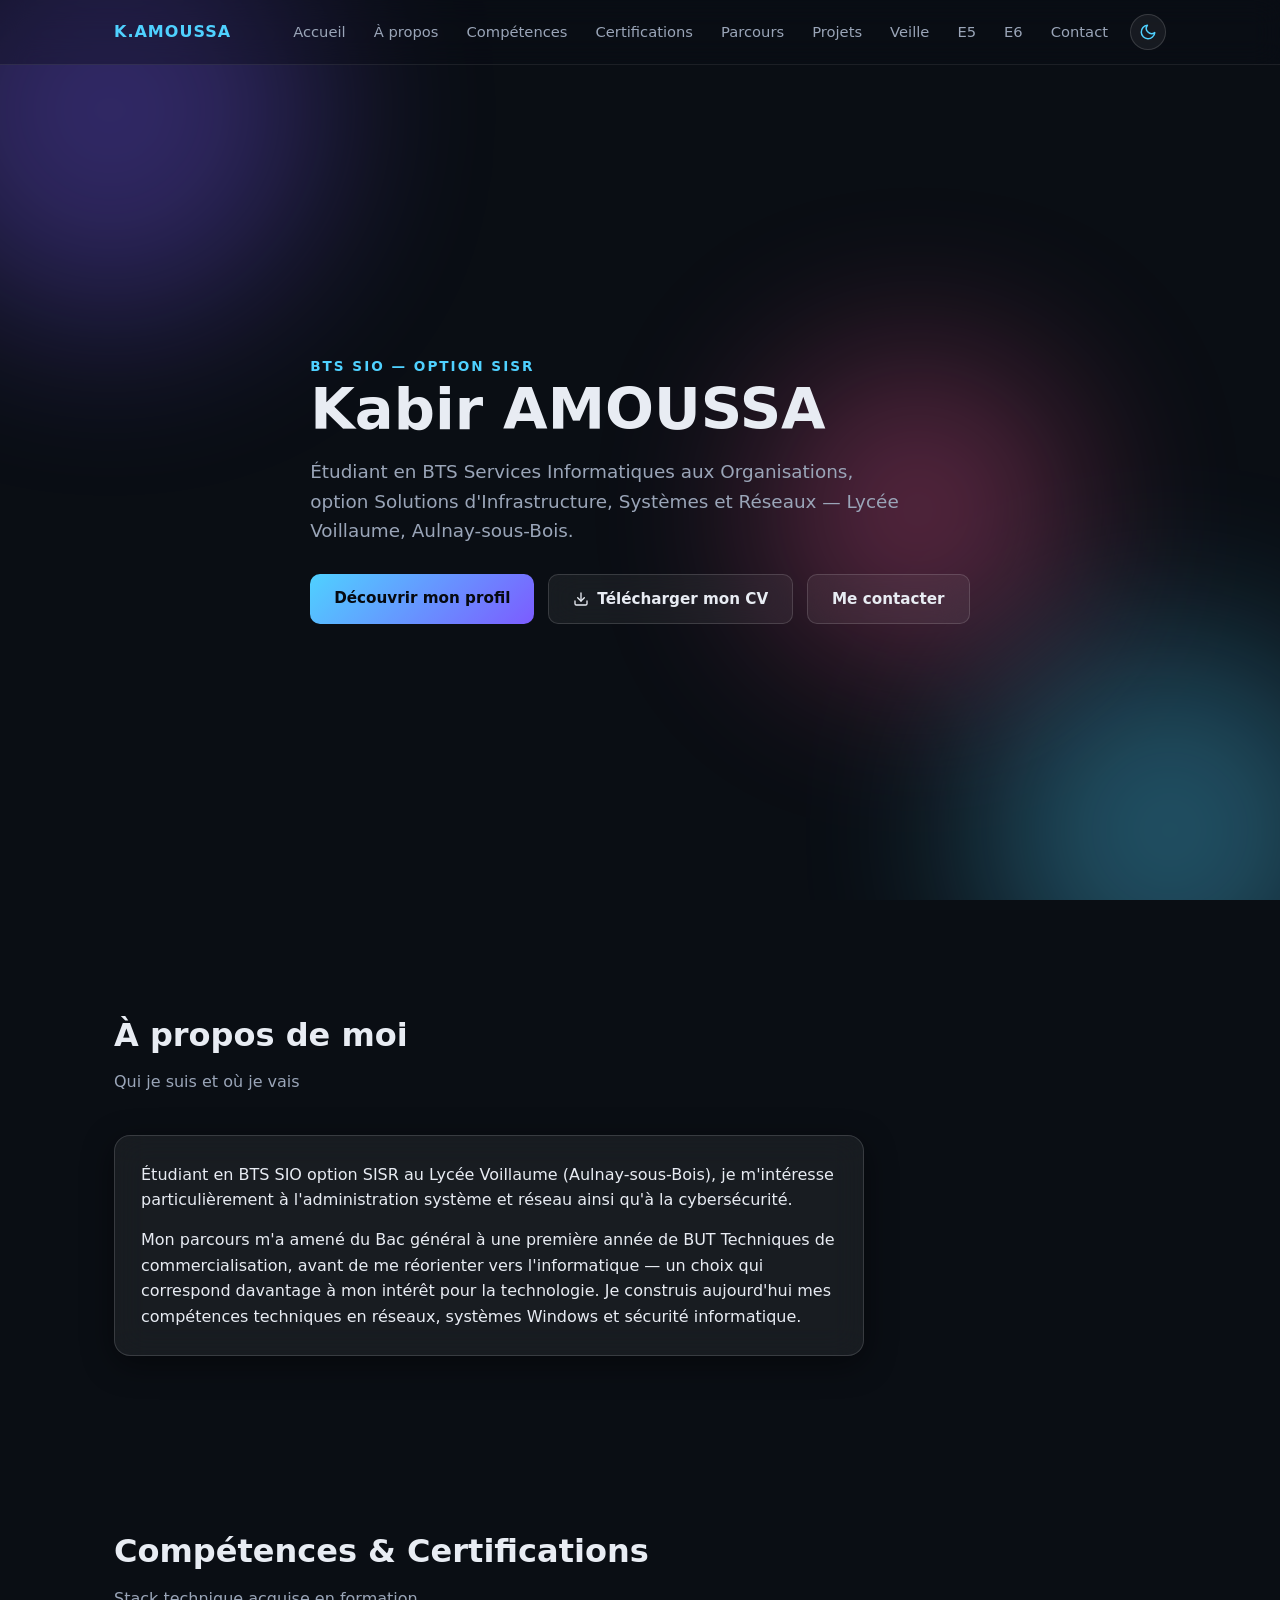
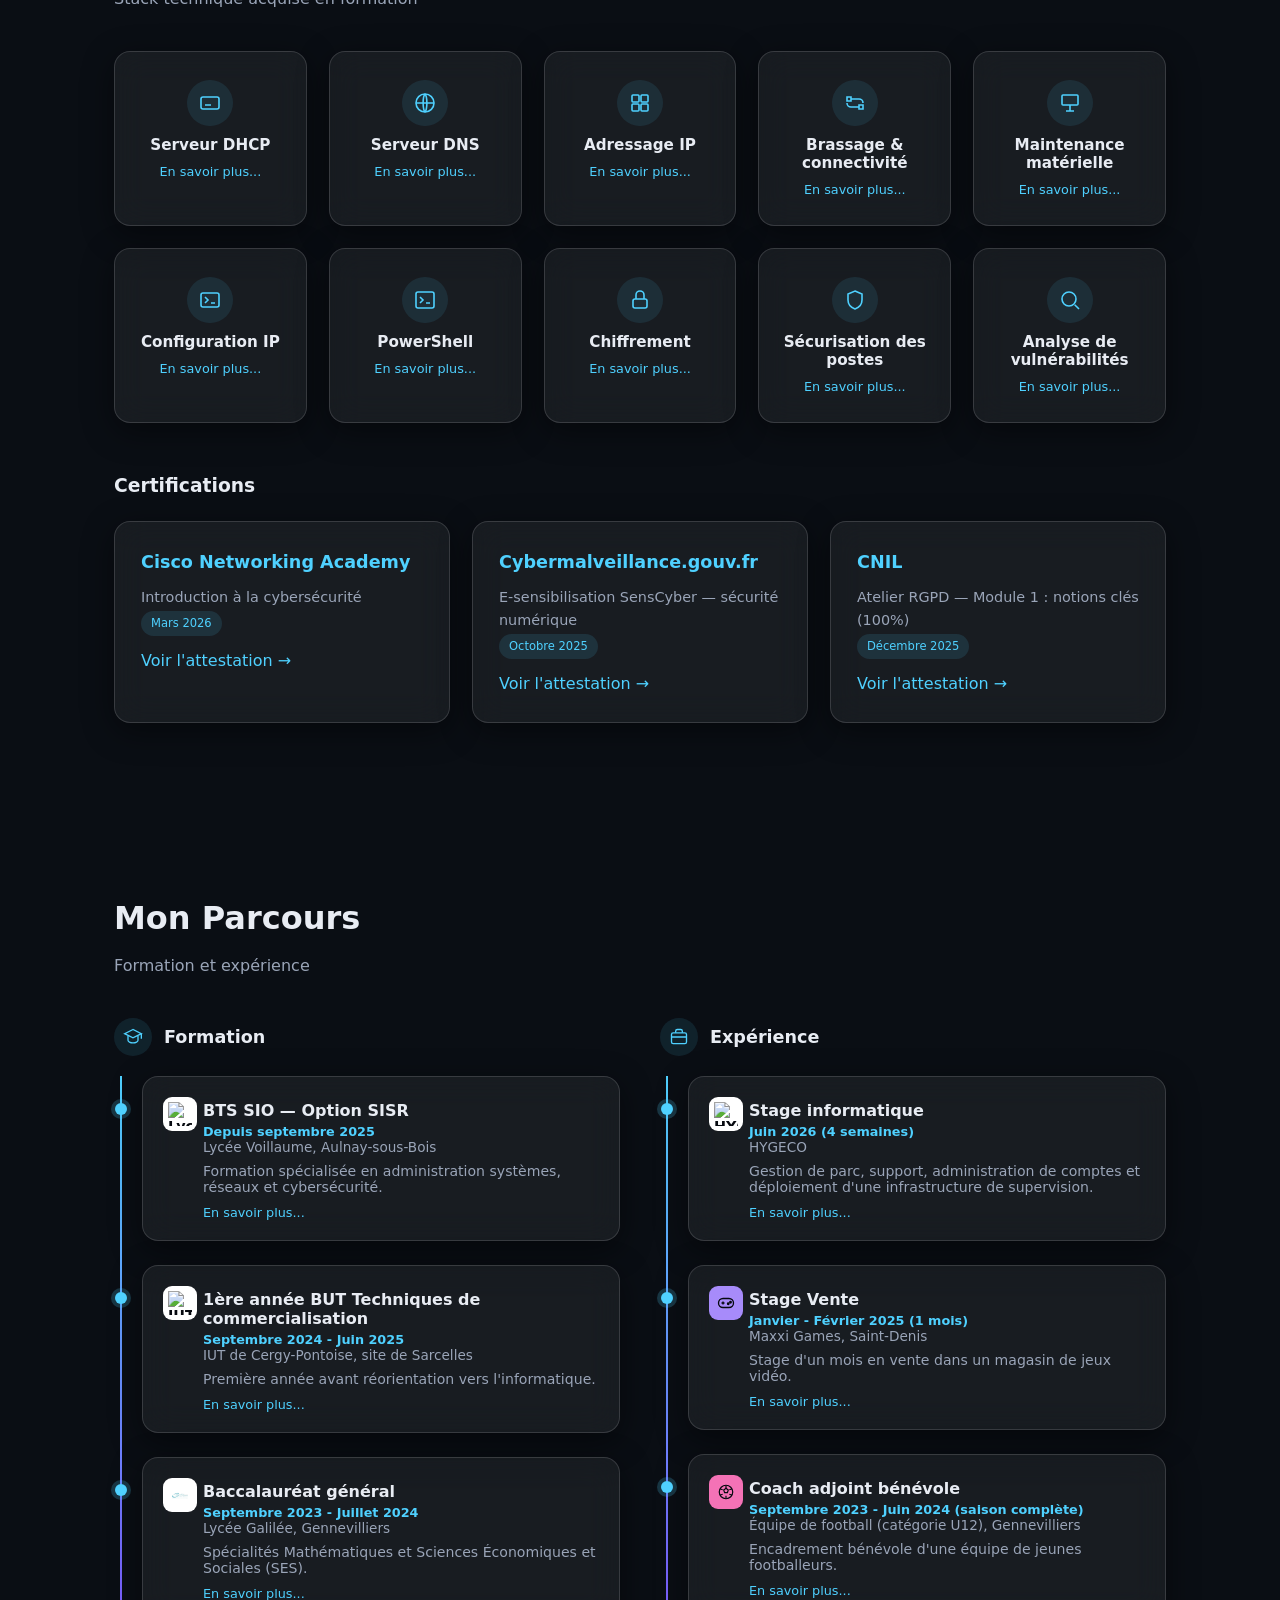
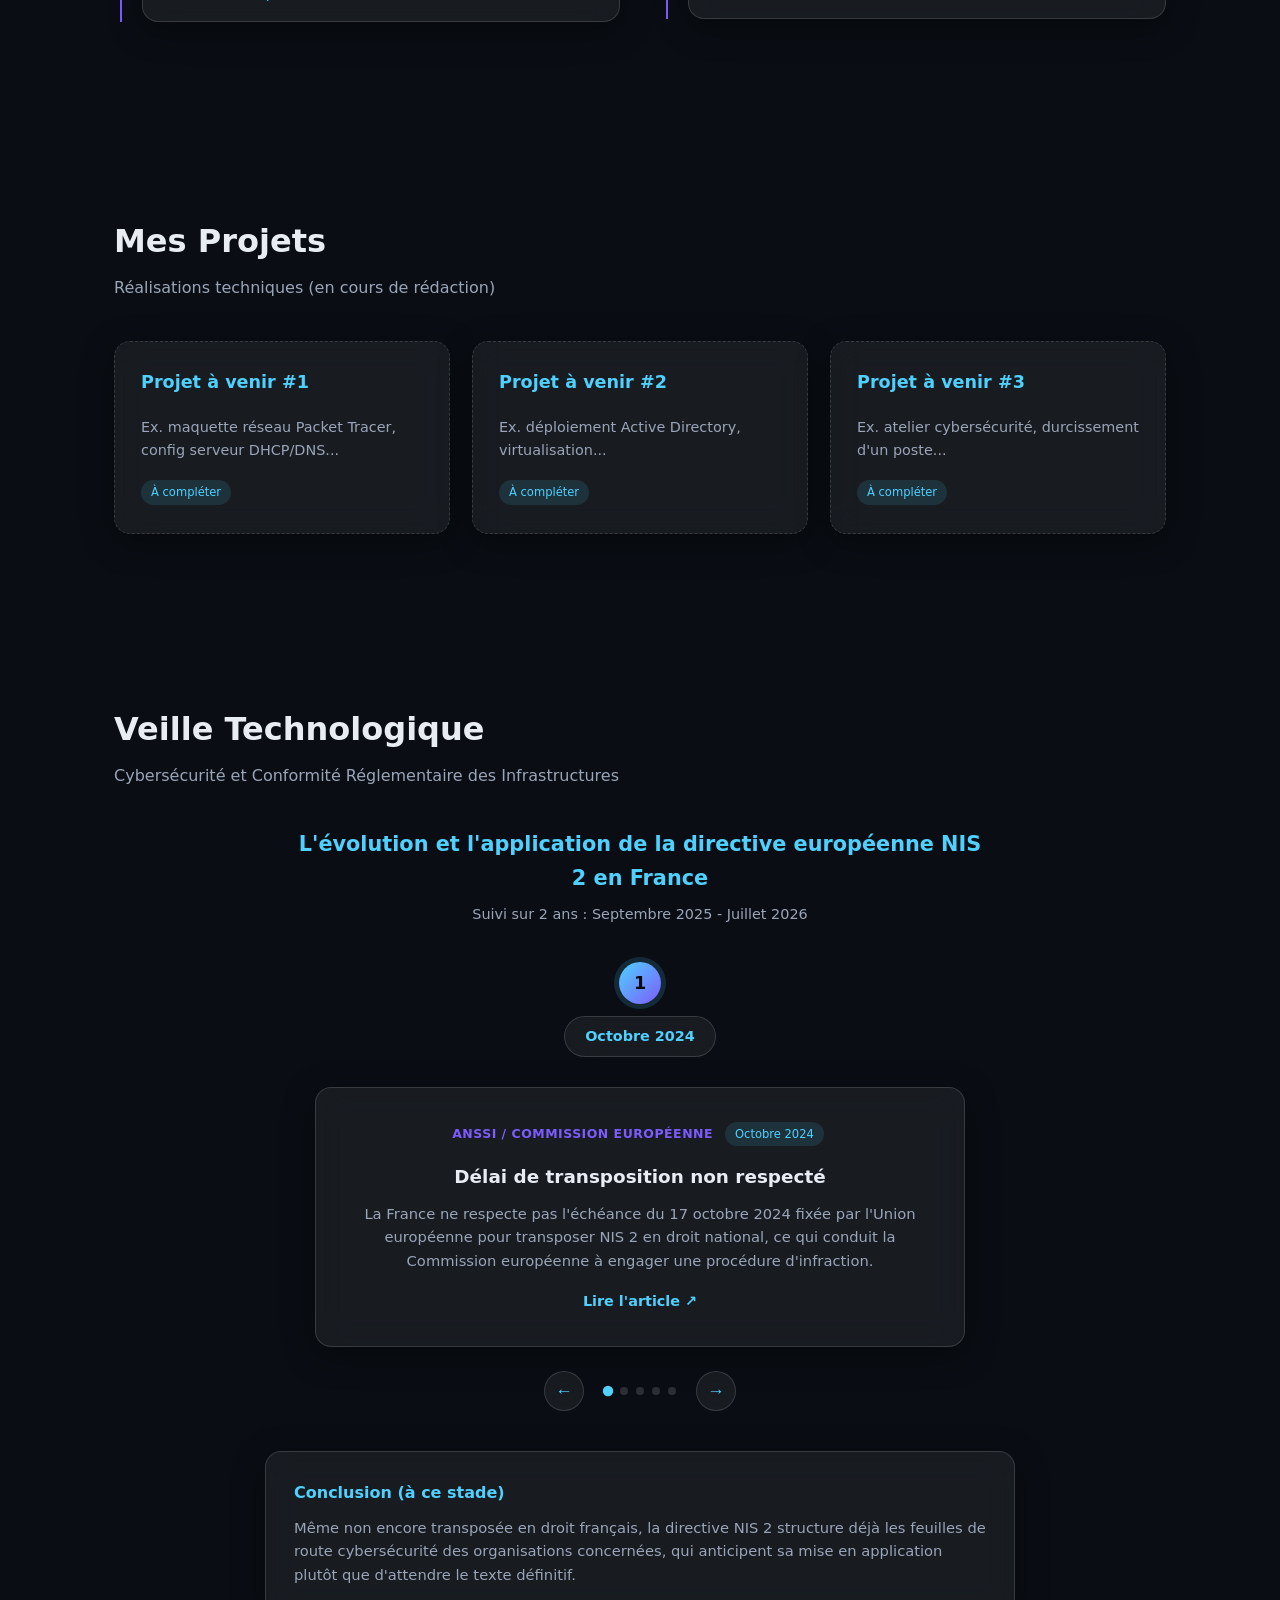
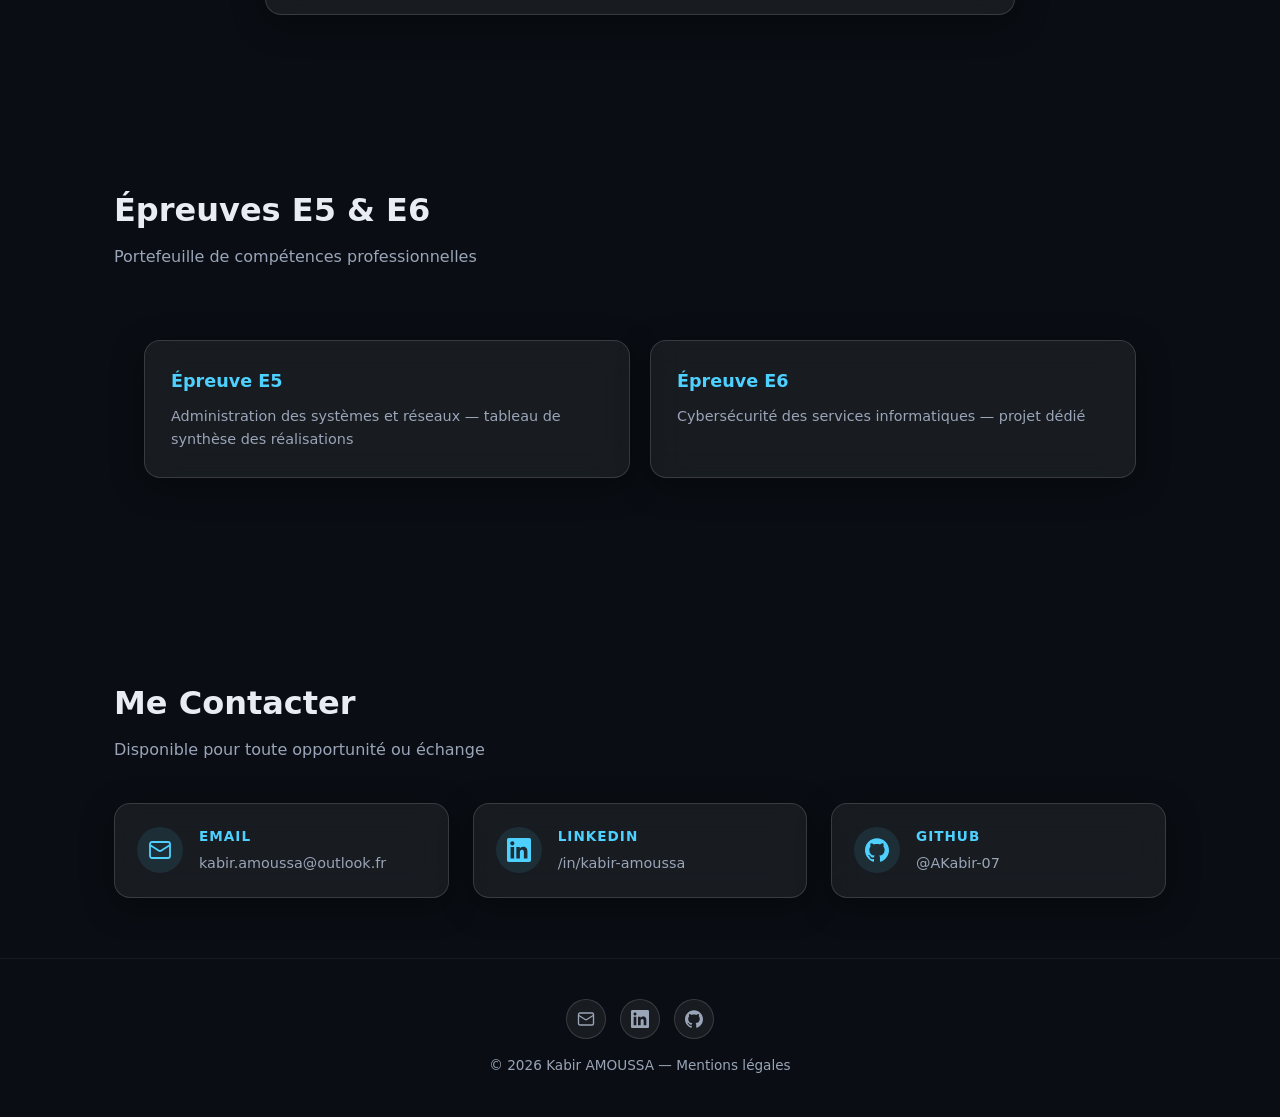
==== index.html @ 2251a2c5 "Refonte E6 selon le référentiel officiel (2 fiches de réalisation)" ====
<!DOCTYPE html>
<html lang="fr">
<head>
<meta charset="UTF-8">
<meta name="viewport" content="width=device-width, initial-scale=1.0">
<title>Kabir AMOUSSA — Portfolio BTS SIO SISR</title>
<meta name="description" content="Portfolio de Kabir AMOUSSA, étudiant en BTS SIO option SISR — compétences réseaux, systèmes et cybersécurité.">
<script>(function(){var t=localStorage.getItem('theme');if(t==='light')document.documentElement.dataset.theme='light';})();</script>
<link rel="stylesheet" href="css/style.css?v=18">
</head>
<body>

<div class="bg-blobs">
  <div class="blob blob1"></div>
  <div class="blob blob2"></div>
  <div class="blob blob3"></div>
</div>

<nav class="navbar">
  <div class="container">
    <div class="logo">K.AMOUSSA</div>
    <div class="navbar-right">
      <ul class="nav-links">
        <li><a href="#home">Accueil</a></li>
        <li><a href="#about">À propos</a></li>
        <li><a href="#competences">Compétences</a></li>
        <li><a href="#certifications">Certifications</a></li>
        <li><a href="#parcours">Parcours</a></li>
        <li><a href="#projets">Projets</a></li>
        <li><a href="#veille">Veille</a></li>
        <li><a href="e5.html">E5</a></li>
        <li><a href="e6.html">E6</a></li>
        <li><a href="#contact">Contact</a></li>
      </ul>
      <button id="themeToggle" class="theme-toggle" aria-label="Changer de thème">
        <svg class="icon-moon" viewBox="0 0 24 24" fill="none" stroke="currentColor" stroke-width="2" stroke-linecap="round" stroke-linejoin="round"><path d="M21 12.79A9 9 0 1 1 11.21 3 7 7 0 0 0 21 12.79z"/></svg>
        <svg class="icon-sun" viewBox="0 0 24 24" fill="none" stroke="currentColor" stroke-width="2" stroke-linecap="round" stroke-linejoin="round"><circle cx="12" cy="12" r="5"/><path d="M12 1v2M12 21v2M4.22 4.22l1.42 1.42M18.36 18.36l1.42 1.42M1 12h2M21 12h2M4.22 19.78l1.42-1.42M18.36 5.64l1.42-1.42"/></svg>
      </button>
      <button class="nav-toggle" aria-label="Ouvrir le menu">&#9776;</button>
    </div>
  </div>
</nav>

<!-- HERO -->
<header class="hero" id="home">
  <div class="container">
    <p class="accent" style="font-weight:600; letter-spacing:2px; text-transform:uppercase; font-size:0.85rem;">BTS SIO — Option SISR</p>
    <h1>Kabir AMOUSSA</h1>
    <p class="subtitle">Étudiant en BTS Services Informatiques aux Organisations, option Solutions d'Infrastructure, Systèmes et Réseaux — Lycée Voillaume, Aulnay-sous-Bois.</p>
    <div class="btn-group">
      <a href="#about" class="btn btn-primary">Découvrir mon profil</a>
      <a href="assets/CV_Kabir_Amoussa.pdf" class="btn btn-ghost btn-icon" target="_blank" rel="noopener">
        <svg xmlns="http://www.w3.org/2000/svg" width="16" height="16" viewBox="0 0 24 24" fill="none" stroke="currentColor" stroke-width="2" stroke-linecap="round" stroke-linejoin="round"><path d="M21 15v4a2 2 0 0 1-2 2H5a2 2 0 0 1-2-2v-4"/><polyline points="7 10 12 15 17 10"/><line x1="12" y1="15" x2="12" y2="3"/></svg>
        Télécharger mon CV
      </a>
      <a href="#contact" class="btn btn-ghost">Me contacter</a>
    </div>
  </div>
</header>

<!-- A PROPOS -->
<section id="about">
  <div class="container">
    <h2 class="section-title reveal">À propos de moi</h2>
    <p class="section-sub reveal">Qui je suis et où je vais</p>
    <div class="glass card reveal" style="max-width:750px;">
      <p style="margin-bottom:14px;">
        Étudiant en BTS SIO option SISR au Lycée Voillaume (Aulnay-sous-Bois), je m'intéresse
        particulièrement à l'administration système et réseau ainsi qu'à la cybersécurité.
      </p>
      <p>
        Mon parcours m'a amené du Bac général à une première année de BUT Techniques de
        commercialisation, avant de me réorienter vers l'informatique — un choix qui correspond
        davantage à mon intérêt pour la technologie. Je construis aujourd'hui mes compétences
        techniques en réseaux, systèmes Windows et sécurité informatique.
      </p>
    </div>
  </div>
</section>

<!-- COMPETENCES -->
<section id="competences">
  <div class="container">
    <h2 class="section-title reveal">Compétences & Certifications</h2>
    <p class="section-sub reveal">Stack technique acquise en formation</p>

    <div class="grid skills-grid" id="skillsGrid">
      <button class="glass skill-card reveal" data-skill="0">
        <span class="skill-icon"><svg viewBox="0 0 24 24" fill="none" stroke="currentColor" stroke-width="1.6"><rect x="3" y="6" width="18" height="12" rx="2"/><path d="M7 10h.01M11 10h.01M15 10h.01M7 14h6"/></svg></span>
        <span class="skill-title">Serveur DHCP</span>
        <span class="skill-more">En savoir plus...</span>
      </button>
      <button class="glass skill-card reveal" data-skill="1">
        <span class="skill-icon"><svg viewBox="0 0 24 24" fill="none" stroke="currentColor" stroke-width="1.6"><circle cx="12" cy="12" r="9"/><path d="M3 12h18M12 3c2.5 2.7 2.5 15.3 0 18M12 3c-2.5 2.7-2.5 15.3 0 18"/></svg></span>
        <span class="skill-title">Serveur DNS</span>
        <span class="skill-more">En savoir plus...</span>
      </button>
      <button class="glass skill-card reveal" data-skill="2">
        <span class="skill-icon"><svg viewBox="0 0 24 24" fill="none" stroke="currentColor" stroke-width="1.6"><rect x="4" y="4" width="7" height="7" rx="1"/><rect x="13" y="4" width="7" height="7" rx="1"/><rect x="4" y="13" width="7" height="7" rx="1"/><rect x="13" y="13" width="7" height="7" rx="1"/></svg></span>
        <span class="skill-title">Adressage IP</span>
        <span class="skill-more">En savoir plus...</span>
      </button>
      <button class="glass skill-card reveal" data-skill="3">
        <span class="skill-icon"><svg viewBox="0 0 24 24" fill="none" stroke="currentColor" stroke-width="1.6"><path d="M4 6h4v4H4zM16 14h4v4h-4z"/><path d="M8 8h8a4 4 0 0 1 4 4M16 16H8a4 4 0 0 1-4-4"/></svg></span>
        <span class="skill-title">Brassage &amp; connectivité</span>
        <span class="skill-more">En savoir plus...</span>
      </button>
      <button class="glass skill-card reveal" data-skill="4">
        <span class="skill-icon"><svg viewBox="0 0 24 24" fill="none" stroke="currentColor" stroke-width="1.6"><rect x="4" y="4" width="16" height="10" rx="1"/><path d="M8 20h8M12 14v6"/></svg></span>
        <span class="skill-title">Maintenance matérielle</span>
        <span class="skill-more">En savoir plus...</span>
      </button>
      <button class="glass skill-card reveal" data-skill="5">
        <span class="skill-icon"><svg viewBox="0 0 24 24" fill="none" stroke="currentColor" stroke-width="1.6"><rect x="3" y="5" width="18" height="14" rx="2"/><path d="M7 9l3 3-3 3M13 15h4"/></svg></span>
        <span class="skill-title">Configuration IP</span>
        <span class="skill-more">En savoir plus...</span>
      </button>
      <button class="glass skill-card reveal" data-skill="6">
        <span class="skill-icon"><svg viewBox="0 0 24 24" fill="none" stroke="currentColor" stroke-width="1.6"><rect x="3" y="4" width="18" height="16" rx="2"/><path d="M7 9l3 3-3 3M13 15h4"/></svg></span>
        <span class="skill-title">PowerShell</span>
        <span class="skill-more">En savoir plus...</span>
      </button>
      <button class="glass skill-card reveal" data-skill="7">
        <span class="skill-icon"><svg viewBox="0 0 24 24" fill="none" stroke="currentColor" stroke-width="1.6"><rect x="5" y="11" width="14" height="9" rx="2"/><path d="M8 11V7a4 4 0 0 1 8 0v4"/></svg></span>
        <span class="skill-title">Chiffrement</span>
        <span class="skill-more">En savoir plus...</span>
      </button>
      <button class="glass skill-card reveal" data-skill="8">
        <span class="skill-icon"><svg viewBox="0 0 24 24" fill="none" stroke="currentColor" stroke-width="1.6"><path d="M12 3l7 3v6c0 4.4-3 7.5-7 9-4-1.5-7-4.6-7-9V6l7-3z"/></svg></span>
        <span class="skill-title">Sécurisation des postes</span>
        <span class="skill-more">En savoir plus...</span>
      </button>
      <button class="glass skill-card reveal" data-skill="9">
        <span class="skill-icon"><svg viewBox="0 0 24 24" fill="none" stroke="currentColor" stroke-width="1.6"><circle cx="11" cy="11" r="7"/><path d="M21 21l-4.3-4.3"/></svg></span>
        <span class="skill-title">Analyse de vulnérabilités</span>
        <span class="skill-more">En savoir plus...</span>
      </button>
    </div>

    <!-- Modale détail compétence -->
    <div class="skill-modal-overlay" id="skillModalOverlay">
      <div class="glass skill-modal">
        <button class="skill-modal-close" id="skillModalClose" aria-label="Fermer">&times;</button>
        <button class="carousel-arrow skill-modal-prev" id="skillModalPrev" aria-label="Compétence précédente">&larr;</button>
        <button class="carousel-arrow skill-modal-next" id="skillModalNext" aria-label="Compétence suivante">&rarr;</button>
        <h3 id="skillModalTitle" class="accent"></h3>
        <p id="skillModalDesc"></p>
      </div>
    </div>

    <h3 id="certifications" style="margin-top:48px; margin-bottom:20px; scroll-margin-top:100px;" class="reveal">Certifications</h3>
    <div class="grid">
      <div class="glass card reveal">
        <h3>Cisco Networking Academy</h3>
        <p style="color:var(--text-dim); font-size:0.9rem;">Introduction à la cybersécurité</p>
        <span class="badge">Mars 2026</span>
        <p style="margin-top:10px;"><a href="assets/certifications/cisco_cybersecurite.pdf" target="_blank" rel="noopener" class="accent">Voir l'attestation &rarr;</a></p>
      </div>
      <div class="glass card reveal">
        <h3>Cybermalveillance.gouv.fr</h3>
        <p style="color:var(--text-dim); font-size:0.9rem;">E-sensibilisation SensCyber — sécurité numérique</p>
        <span class="badge">Octobre 2025</span>
        <p style="margin-top:10px;"><a href="assets/certifications/senscyber.pdf" target="_blank" rel="noopener" class="accent">Voir l'attestation &rarr;</a></p>
      </div>
      <div class="glass card reveal">
        <h3>CNIL</h3>
        <p style="color:var(--text-dim); font-size:0.9rem;">Atelier RGPD — Module 1 : notions clés (100%)</p>
        <span class="badge">Décembre 2025</span>
        <p style="margin-top:10px;"><a href="assets/certifications/rgpd_cnil.pdf" target="_blank" rel="noopener" class="accent">Voir l'attestation &rarr;</a></p>
      </div>
    </div>
  </div>
</section>

<!-- PARCOURS -->
<section id="parcours">
  <div class="container">
    <h2 class="section-title reveal">Mon Parcours</h2>
    <p class="section-sub reveal">Formation et expérience</p>

    <div class="parcours-columns">
      <div class="parcours-col">
        <div class="parcours-col-head reveal">
          <span class="parcours-col-icon"><svg viewBox="0 0 24 24" fill="none" stroke="currentColor" stroke-width="1.6"><path d="M12 3 2 8l10 5 10-5-10-5z"/><path d="M6 10.5V16c0 1.5 2.7 3 6 3s6-1.5 6-3v-5.5"/><path d="M22 8v6"/></svg></span>
          <h3>Formation</h3>
        </div>
        <div class="timeline">
          <button class="glass tl-item reveal" data-parcours="0">
            <span class="tl-badge tl-badge-img"><img src="https://www.lyceevoillaume.fr/wp-content/uploads/2024/11/logo-voillaume.png" alt="Lycée Voillaume" loading="lazy"></span>
            <h3>BTS SIO — Option SISR</h3>
            <span class="tl-date">Depuis septembre 2025</span>
            <p class="tl-org">Lycée Voillaume, Aulnay-sous-Bois</p>
            <p class="tl-short">Formation spécialisée en administration systèmes, réseaux et cybersécurité.</p>
            <span class="tl-more">En savoir plus...</span>
          </button>
          <button class="glass tl-item reveal" data-parcours="1">
            <span class="tl-badge tl-badge-img"><img src="https://cyiut.cyu.fr/uas/iut/LOGO_COULEUR/CY-IUT_coul240.png" alt="IUT de Cergy-Pontoise" loading="lazy"></span>
            <h3>1ère année BUT Techniques de commercialisation</h3>
            <span class="tl-date">Septembre 2024 - Juin 2025</span>
            <p class="tl-org">IUT de Cergy-Pontoise, site de Sarcelles</p>
            <p class="tl-short">Première année avant réorientation vers l'informatique.</p>
            <span class="tl-more">En savoir plus...</span>
          </button>
          <button class="glass tl-item reveal" data-parcours="2">
            <span class="tl-badge tl-badge-img"><img src="assets/logos/lycee-galilee.jpg" alt="Lycée Galilée" loading="lazy"></span>
            <h3>Baccalauréat général</h3>
            <span class="tl-date">Septembre 2023 - Juillet 2024</span>
            <p class="tl-org">Lycée Galilée, Gennevilliers</p>
            <p class="tl-short">Spécialités Mathématiques et Sciences Économiques et Sociales (SES).</p>
            <span class="tl-more">En savoir plus...</span>
          </button>
        </div>
      </div>

      <div class="parcours-col">
        <div class="parcours-col-head reveal">
          <span class="parcours-col-icon"><svg viewBox="0 0 24 24" fill="none" stroke="currentColor" stroke-width="1.6"><rect x="3" y="7" width="18" height="13" rx="2"/><path d="M8 7V5a2 2 0 0 1 2-2h4a2 2 0 0 1 2 2v2M3 12h18"/></svg></span>
          <h3>Expérience</h3>
        </div>
        <div class="timeline">
          <button class="glass tl-item reveal" data-parcours="3">
            <span class="tl-badge tl-badge-img"><img src="https://www.hygeco.com/wp-content/themes/starter-template/img/logo-simple.png" alt="HYGECO" loading="lazy"></span>
            <h3>Stage informatique</h3>
            <span class="tl-date">Juin 2026 (4 semaines)</span>
            <p class="tl-org">HYGECO</p>
            <p class="tl-short">Gestion de parc, support, administration de comptes et déploiement d'une infrastructure de supervision.</p>
            <span class="tl-more">En savoir plus...</span>
          </button>
          <button class="glass tl-item reveal" data-parcours="4">
            <span class="tl-badge tl-badge-icon" style="background:#a78bfa;"><svg viewBox="0 0 24 24" fill="none" stroke="currentColor" stroke-width="1.8"><line x1="6" y1="12" x2="10" y2="12"/><line x1="8" y1="10" x2="8" y2="14"/><circle cx="15" cy="13" r="1"/><circle cx="18" cy="11" r="1"/><rect x="2" y="6" width="20" height="12" rx="6"/></svg></span>
            <h3>Stage Vente</h3>
            <span class="tl-date">Janvier - Février 2025 (1 mois)</span>
            <p class="tl-org">Maxxi Games, Saint-Denis</p>
            <p class="tl-short">Stage d'un mois en vente dans un magasin de jeux vidéo.</p>
            <span class="tl-more">En savoir plus...</span>
          </button>
          <button class="glass tl-item reveal" data-parcours="5">
            <span class="tl-badge tl-badge-icon" style="background:#f472b6;"><svg viewBox="0 0 24 24" fill="none" stroke="currentColor" stroke-width="1.6"><circle cx="12" cy="12" r="9"/><path d="M12 7l3 2.2-1.1 3.6h-3.8L9 9.2 12 7z"/><path d="M12 3v4M12 17v4M4.2 8l3.4 1M16.4 9l3.4-1M4.2 16l3.4-1M16.4 15l3.4 1"/></svg></span>
            <h3>Coach adjoint bénévole</h3>
            <span class="tl-date">Septembre 2023 - Juin 2024 (saison complète)</span>
            <p class="tl-org">Équipe de football (catégorie U12), Gennevilliers</p>
            <p class="tl-short">Encadrement bénévole d'une équipe de jeunes footballeurs.</p>
            <span class="tl-more">En savoir plus...</span>
          </button>
        </div>
      </div>
    </div>
  </div>
</section>

<!-- Modale détail Parcours -->
<div class="skill-modal-overlay" id="parcoursModalOverlay">
  <div class="glass skill-modal">
    <button class="skill-modal-close" id="parcoursModalClose" aria-label="Fermer">&times;</button>
    <button class="carousel-arrow skill-modal-prev" id="parcoursModalPrev" aria-label="Précédent">&larr;</button>
    <button class="carousel-arrow skill-modal-next" id="parcoursModalNext" aria-label="Suivant">&rarr;</button>
    <div id="parcoursModalBody"></div>
  </div>
</div>

<!-- PROJETS -->
<section id="projets">
  <div class="container">
    <h2 class="section-title reveal">Mes Projets</h2>
    <p class="section-sub reveal">Réalisations techniques (en cours de rédaction)</p>
    <div class="grid">
      <div class="glass card project-card reveal placeholder-card">
        <h3>Projet à venir #1</h3>
        <p style="color:var(--text-dim); font-size:0.9rem;">Ex. maquette réseau Packet Tracer, config serveur DHCP/DNS...</p>
        <div class="tags"><span class="badge">À compléter</span></div>
      </div>
      <div class="glass card project-card reveal placeholder-card">
        <h3>Projet à venir #2</h3>
        <p style="color:var(--text-dim); font-size:0.9rem;">Ex. déploiement Active Directory, virtualisation...</p>
        <div class="tags"><span class="badge">À compléter</span></div>
      </div>
      <div class="glass card project-card reveal placeholder-card">
        <h3>Projet à venir #3</h3>
        <p style="color:var(--text-dim); font-size:0.9rem;">Ex. atelier cybersécurité, durcissement d'un poste...</p>
        <div class="tags"><span class="badge">À compléter</span></div>
      </div>
    </div>
  </div>
</section>

<!-- VEILLE -->
<section id="veille">
  <div class="container">
    <h2 class="section-title reveal">Veille Technologique</h2>
    <p class="section-sub reveal">Cybersécurité et Conformité Réglementaire des Infrastructures</p>

    <div class="veille-header reveal">
      <h3 class="veille-main-title">L'évolution et l'application de la directive européenne NIS 2 en France</h3>
      <p class="veille-duration">Suivi sur 2 ans : Septembre 2025 - Juillet 2026</p>
    </div>

    <div class="veille-indicator reveal">
      <span class="veille-num" id="veilleNum">1</span>
      <span class="veille-period-badge" id="veillePeriod">Octobre 2024</span>
    </div>

    <div class="veille-carousel reveal">
      <div class="glass veille-card active" data-step="0" data-period="Octobre 2024">
        <div class="veille-card-top"><span class="veille-source">ANSSI / COMMISSION EUROPÉENNE</span><span class="badge">Octobre 2024</span></div>
        <h4>Délai de transposition non respecté</h4>
        <p>La France ne respecte pas l'échéance du 17 octobre 2024 fixée par l'Union européenne pour transposer NIS 2 en droit national, ce qui conduit la Commission européenne à engager une procédure d'infraction.</p>
        <a href="https://cyber.gouv.fr/reglementation/cybersecurite-systemes-dinformation/directives-nis-nis2-et-dispositif-saiv/directive-nis-2/" target="_blank" rel="noopener" class="veille-link">Lire l'article &nearr;</a>
      </div>

      <div class="glass veille-card" data-step="1" data-period="Mars 2025">
        <div class="veille-card-top"><span class="veille-source">SÉNAT</span><span class="badge">Mars 2025</span></div>
        <h4>Adoption au Sénat</h4>
        <p>Le Sénat examine puis adopte en séance publique le projet de loi relatif à la résilience des infrastructures critiques et au renforcement de la cybersécurité, qui transpose NIS 2.</p>
        <a href="https://www.banquedesterritoires.fr/directive-nis2-la-transposition-francaise-probablement-repoussee-juillet" target="_blank" rel="noopener" class="veille-link">Lire l'article &nearr;</a>
      </div>

      <div class="glass veille-card" data-step="2" data-period="Septembre 2025">
        <div class="veille-card-top"><span class="veille-source">ASSEMBLÉE NATIONALE</span><span class="badge">Septembre 2025</span></div>
        <h4>Vote en commission spéciale</h4>
        <p>Le projet de loi franchit une nouvelle étape avec un vote favorable en commission spéciale de l'Assemblée nationale, en vue de son examen en séance publique.</p>
        <a href="https://aide.monespacenis2.cyber.gouv.fr/fr/article/avancement-de-la-transposition-de-la-directive-nis-2-1b3j1da/" target="_blank" rel="noopener" class="veille-link">Lire l'article &nearr;</a>
      </div>

      <div class="glass veille-card" data-step="3" data-period="Mars 2026">
        <div class="veille-card-top"><span class="veille-source">ANSSI</span><span class="badge">Mars 2026</span></div>
        <h4>Lancement du Référentiel Cyber France (ReCyF)</h4>
        <p>L'ANSSI met à disposition un référentiel listant les mesures de sécurité recommandées pour se préparer aux exigences de NIS 2, en amont de la transposition définitive.</p>
        <a href="https://cyber.gouv.fr/reglementation/cybersecurite-systemes-dinformation/directives-nis-nis2-et-dispositif-saiv/directive-nis-2/" target="_blank" rel="noopener" class="veille-link">Lire l'article &nearr;</a>
      </div>

      <div class="glass veille-card" data-step="4" data-period="Été 2026">
        <div class="veille-card-top"><span class="veille-source">BANQUE DES TERRITOIRES</span><span class="badge">Été 2026</span></div>
        <h4>Examen en séance publique attendu</h4>
        <p>Après plusieurs retards, l'examen du texte en séance publique à l'Assemblée nationale est attendu pour l'été 2026, avec une promulgation espérée dans la foulée.</p>
        <a href="https://www.banquedesterritoires.fr/directive-nis2-la-transposition-francaise-probablement-repoussee-juillet" target="_blank" rel="noopener" class="veille-link">Lire l'article &nearr;</a>
      </div>
    </div>

    <div class="veille-nav reveal">
      <button class="carousel-arrow prev" id="veillePrev" aria-label="Période précédente">&larr;</button>
      <div class="veille-dots" id="veilleDots">
        <span class="dot active" data-step="0"></span>
        <span class="dot" data-step="1"></span>
        <span class="dot" data-step="2"></span>
        <span class="dot" data-step="3"></span>
        <span class="dot" data-step="4"></span>
      </div>
      <button class="carousel-arrow next" id="veilleNext" aria-label="Période suivante">&rarr;</button>
    </div>

    <div class="glass veille-conclusion reveal">
      <h3>Conclusion (à ce stade)</h3>
      <p>Même non encore transposée en droit français, la directive NIS 2 structure déjà les feuilles de
        route cybersécurité des organisations concernées, qui anticipent sa mise en application plutôt
        que d'attendre le texte définitif.</p>
    </div>
  </div>
</section>

<!-- EPREUVES E5 / E6 -->
<section id="epreuves">
  <div class="container">
    <h2 class="section-title reveal">Épreuves E5 & E6</h2>
    <p class="section-sub reveal">Portefeuille de compétences professionnelles</p>
    <div class="epreuve-banner">
      <a href="e5.html" class="glass card reveal">
        <h3>Épreuve E5</h3>
        <p style="color:var(--text-dim); font-size:0.9rem;">Administration des systèmes et réseaux — tableau de synthèse des réalisations</p>
      </a>
      <a href="e6.html" class="glass card reveal">
        <h3>Épreuve E6</h3>
        <p style="color:var(--text-dim); font-size:0.9rem;">Cybersécurité des services informatiques — projet dédié</p>
      </a>
    </div>
  </div>
</section>

<!-- CONTACT -->
<section id="contact">
  <div class="container">
    <h2 class="section-title reveal">Me Contacter</h2>
    <p class="section-sub reveal">Disponible pour toute opportunité ou échange</p>
    <div class="contact-grid">
      <a href="mailto:kabir.amoussa@outlook.fr" class="glass contact-item reveal">
        <span class="skill-icon"><svg viewBox="0 0 24 24" fill="none" stroke="currentColor" stroke-width="1.8"><rect x="2" y="4" width="20" height="16" rx="2"/><path d="m22 7-8.97 5.7a1.94 1.94 0 0 1-2.06 0L2 7"/></svg></span>
        <span>
          <h4>Email</h4>
          <p>kabir.amoussa@outlook.fr</p>
        </span>
      </a>
      <a href="https://www.linkedin.com/in/kabir-amoussa-a6968a33a/" target="_blank" rel="noopener" class="glass contact-item reveal">
        <span class="skill-icon"><svg viewBox="0 0 24 24" fill="currentColor"><path d="M20.447 20.452h-3.554v-5.569c0-1.328-.027-3.037-1.852-3.037-1.853 0-2.136 1.445-2.136 2.939v5.667H9.351V9h3.414v1.561h.046c.477-.9 1.637-1.85 3.37-1.85 3.601 0 4.267 2.37 4.267 5.455v6.286zM5.337 7.433c-1.144 0-2.063-.926-2.063-2.065 0-1.138.92-2.063 2.063-2.063 1.14 0 2.064.925 2.064 2.063 0 1.139-.925 2.065-2.064 2.065zm1.782 13.019H3.555V9h3.564v11.452zM22.225 0H1.771C.792 0 0 .774 0 1.729v20.542C0 23.227.792 24 1.771 24h20.451C23.2 24 24 23.227 24 22.271V1.729C24 .774 23.2 0 22.222 0h.003z"/></svg></span>
        <span>
          <h4>LinkedIn</h4>
          <p>/in/kabir-amoussa</p>
        </span>
      </a>
      <a href="https://github.com/AKabir-07" target="_blank" rel="noopener" class="glass contact-item reveal">
        <span class="skill-icon"><svg viewBox="0 0 24 24" fill="currentColor"><path d="M12 .297c-6.63 0-12 5.373-12 12 0 5.303 3.438 9.8 8.205 11.385.6.113.82-.258.82-.577 0-.285-.01-1.04-.015-2.04-3.338.724-4.042-1.61-4.042-1.61-.546-1.387-1.333-1.756-1.333-1.756-1.089-.744.084-.729.084-.729 1.205.084 1.838 1.236 1.838 1.236 1.07 1.835 2.809 1.305 3.495.998.108-.776.417-1.305.76-1.605-2.665-.3-5.466-1.332-5.466-5.93 0-1.31.465-2.38 1.235-3.22-.135-.303-.54-1.523.105-3.176 0 0 1.005-.322 3.3 1.23.96-.267 1.98-.399 3-.405 1.02.006 2.04.138 3 .405 2.28-1.552 3.285-1.23 3.285-1.23.645 1.653.24 2.873.12 3.176.765.84 1.23 1.91 1.23 3.22 0 4.61-2.805 5.625-5.475 5.92.42.36.81 1.096.81 2.22 0 1.606-.015 2.896-.015 3.286 0 .315.21.69.825.57C20.565 22.092 24 17.592 24 12.297c0-6.627-5.373-12-12-12"/></svg></span>
        <span>
          <h4>GitHub</h4>
          <p>@AKabir-07</p>
        </span>
      </a>
    </div>
  </div>
</section>

<footer>
  <div class="container">
    <div class="footer-socials">
      <a href="mailto:kabir.amoussa@outlook.fr" aria-label="Email" class="footer-icon"><svg viewBox="0 0 24 24" fill="none" stroke="currentColor" stroke-width="1.8"><rect x="2" y="4" width="20" height="16" rx="2"/><path d="m22 7-8.97 5.7a1.94 1.94 0 0 1-2.06 0L2 7"/></svg></a>
      <a href="https://www.linkedin.com/in/kabir-amoussa-a6968a33a/" target="_blank" rel="noopener" aria-label="LinkedIn" class="footer-icon"><svg viewBox="0 0 24 24" fill="currentColor"><path d="M20.447 20.452h-3.554v-5.569c0-1.328-.027-3.037-1.852-3.037-1.853 0-2.136 1.445-2.136 2.939v5.667H9.351V9h3.414v1.561h.046c.477-.9 1.637-1.85 3.37-1.85 3.601 0 4.267 2.37 4.267 5.455v6.286zM5.337 7.433c-1.144 0-2.063-.926-2.063-2.065 0-1.138.92-2.063 2.063-2.063 1.14 0 2.064.925 2.064 2.063 0 1.139-.925 2.065-2.064 2.065zm1.782 13.019H3.555V9h3.564v11.452zM22.225 0H1.771C.792 0 0 .774 0 1.729v20.542C0 23.227.792 24 1.771 24h20.451C23.2 24 24 23.227 24 22.271V1.729C24 .774 23.2 0 22.222 0h.003z"/></svg></a>
      <a href="https://github.com/AKabir-07" target="_blank" rel="noopener" aria-label="GitHub" class="footer-icon"><svg viewBox="0 0 24 24" fill="currentColor"><path d="M12 .297c-6.63 0-12 5.373-12 12 0 5.303 3.438 9.8 8.205 11.385.6.113.82-.258.82-.577 0-.285-.01-1.04-.015-2.04-3.338.724-4.042-1.61-4.042-1.61-.546-1.387-1.333-1.756-1.333-1.756-1.089-.744.084-.729.084-.729 1.205.084 1.838 1.236 1.838 1.236 1.07 1.835 2.809 1.305 3.495.998.108-.776.417-1.305.76-1.605-2.665-.3-5.466-1.332-5.466-5.93 0-1.31.465-2.38 1.235-3.22-.135-.303-.54-1.523.105-3.176 0 0 1.005-.322 3.3 1.23.96-.267 1.98-.399 3-.405 1.02.006 2.04.138 3 .405 2.28-1.552 3.285-1.23 3.285-1.23.645 1.653.24 2.873.12 3.176.765.84 1.23 1.91 1.23 3.22 0 4.61-2.805 5.625-5.475 5.92.42.36.81 1.096.81 2.22 0 1.606-.015 2.896-.015 3.286 0 .315.21.69.825.57C20.565 22.092 24 17.592 24 12.297c0-6.627-5.373-12-12-12"/></svg></a>
    </div>
    <p>© <span id="year"></span> Kabir AMOUSSA — <a href="mentions-legales.html">Mentions légales</a></p>
  </div>
</footer>

<script src="js/script.js?v=18"></script>
</body>
</html>
---- css/style.css ----
/* =========================================================
   Portfolio Kabir AMOUSSA — BTS SIO SISR
   Thème : dark tech + glassmorphism
   ========================================================= */

:root {
  --bg: #0a0e14;
  --bg-alt: #0f1420;
  --text: #e8ecf3;
  --text-dim: #9aa5b8;
  --accent: #4fd1ff;
  --accent-2: #7c5cff;
  --glass-bg: rgba(255, 255, 255, 0.06);
  --glass-border: rgba(255, 255, 255, 0.14);
  --glass-blur: 16px;
  --radius: 16px;
  --shadow: 0 8px 32px rgba(0, 0, 0, 0.45);
  --maxw: 1100px;
}

/* -------- Thème clair -------- */
html[data-theme="light"] {
  --bg: #eef3fb;
  --bg-alt: #e4ecfa;
  --text: #16213e;
  --text-dim: #5b6b85;
  --accent: #2f6fed;
  --accent-2: #7c5cff;
  --glass-bg: rgba(255, 255, 255, 0.6);
  --glass-border: rgba(20, 30, 60, 0.12);
  --shadow: 0 8px 32px rgba(30, 40, 80, 0.12);
}
html[data-theme="light"] body { background: linear-gradient(180deg, #eef3fb, #dce6f9); }
html[data-theme="light"] .navbar { background: rgba(255, 255, 255, 0.55); border-bottom-color: rgba(20, 30, 60, 0.08); }
html[data-theme="light"] .navbar.scrolled { background: rgba(255, 255, 255, 0.85); }
html[data-theme="light"] .blob { opacity: 0.16; }
@media (max-width: 800px) {
  html[data-theme="light"] .nav-links { background: rgba(255, 255, 255, 0.95); }
  html[data-theme="light"] .nav-links a { border-top-color: rgba(20, 30, 60, 0.08); }
}

* { box-sizing: border-box; margin: 0; padding: 0; }

html { scroll-behavior: smooth; }

body {
  background: var(--bg);
  color: var(--text);
  font-family: 'Segoe UI', system-ui, -apple-system, sans-serif;
  line-height: 1.6;
  overflow-x: hidden;
}

a { color: inherit; text-decoration: none; }
ul { list-style: none; }
img { max-width: 100%; display: block; }

.container {
  max-width: var(--maxw);
  margin: 0 auto;
  padding: 0 24px;
}

/* -------- Fond animé (dégradés flous derrière le verre) -------- */
.bg-blobs {
  position: fixed;
  inset: 0;
  z-index: -1;
  overflow: hidden;
}
.blob {
  position: absolute;
  border-radius: 50%;
  filter: blur(90px);
  opacity: 0.35;
  animation: float 18s ease-in-out infinite;
}
.blob1 { width: 420px; height: 420px; background: var(--accent-2); top: -100px; left: -100px; }
.blob2 { width: 380px; height: 380px; background: var(--accent); bottom: -120px; right: -80px; animation-delay: -6s; }
.blob3 { width: 300px; height: 300px; background: #ff5c9e; top: 40%; left: 60%; animation-delay: -12s; }

@keyframes float {
  0%, 100% { transform: translate(0, 0) scale(1); }
  50% { transform: translate(40px, -30px) scale(1.1); }
}

/* -------- Composant verre (glassmorphism) -------- */
.glass {
  background: var(--glass-bg);
  border: 1px solid var(--glass-border);
  backdrop-filter: blur(var(--glass-blur));
  -webkit-backdrop-filter: blur(var(--glass-blur));
  border-radius: var(--radius);
  box-shadow: var(--shadow);
}

/* -------- Navbar -------- */
.navbar {
  position: fixed;
  top: 0; left: 0; right: 0;
  z-index: 100;
  padding: 14px 24px;
  background: rgba(10, 14, 20, 0.35);
  backdrop-filter: blur(14px);
  -webkit-backdrop-filter: blur(14px);
  border-bottom: 1px solid rgba(255,255,255,0.08);
  transition: background 0.3s ease;
}
.navbar.scrolled { background: rgba(10, 14, 20, 0.75); }
.navbar .container { display: flex; align-items: center; justify-content: space-between; }
.logo { font-weight: 700; letter-spacing: 1px; color: var(--accent); }
.nav-links { display: flex; gap: 28px; }
.nav-links a { font-size: 0.92rem; color: var(--text-dim); transition: color 0.2s; }
.nav-links a:hover { color: var(--accent); }
.nav-toggle { display: none; background: none; border: none; color: var(--text); font-size: 1.5rem; cursor: pointer; }
.navbar-right { display: flex; align-items: center; gap: 22px; }
.theme-toggle {
  width: 36px; height: 36px;
  display: flex; align-items: center; justify-content: center;
  border-radius: 50%;
  background: var(--glass-bg);
  border: 1px solid var(--glass-border);
  color: var(--accent);
  cursor: pointer;
  flex-shrink: 0;
  transition: transform 0.2s ease, border-color 0.2s ease;
}
.theme-toggle:hover { transform: translateY(-2px); border-color: var(--accent); }
.theme-toggle svg { width: 18px; height: 18px; }
.theme-toggle .icon-sun { display: none; }
html[data-theme="light"] .theme-toggle .icon-moon { display: none; }
html[data-theme="light"] .theme-toggle .icon-sun { display: block; }

@media (max-width: 800px) {
  .nav-links {
    position: absolute; top: 100%; left: 0; right: 0;
    flex-direction: column; gap: 0;
    background: rgba(10,14,20,0.95);
    max-height: 0; overflow: hidden;
    transition: max-height 0.3s ease;
  }
  .nav-links.open { max-height: 400px; }
  .nav-links a { padding: 14px 24px; border-top: 1px solid rgba(255,255,255,0.06); }
  .nav-toggle { display: block; }
}

/* -------- Sections génériques -------- */
section { padding: 110px 0 60px; }
.section-title {
  font-size: 2rem;
  margin-bottom: 8px;
}
.section-sub {
  color: var(--text-dim);
  margin-bottom: 40px;
}
.accent { color: var(--accent); }

.reveal { opacity: 0; transform: translateY(24px); transition: opacity 0.6s ease, transform 0.6s ease; }
.reveal.visible { opacity: 1; transform: translateY(0); }

/* -------- Hero -------- */
.hero {
  min-height: 100vh;
  display: flex;
  align-items: center;
  padding-top: 80px;
}
.hero h1 {
  font-size: clamp(2.2rem, 5vw, 3.6rem);
  line-height: 1.1;
  margin-bottom: 16px;
}
.hero .subtitle {
  font-size: 1.15rem;
  color: var(--text-dim);
  margin-bottom: 28px;
  max-width: 600px;
}
.btn-group { display: flex; gap: 14px; flex-wrap: wrap; }
.btn {
  display: inline-block;
  padding: 12px 24px;
  border-radius: 10px;
  font-weight: 600;
  font-size: 0.95rem;
  transition: transform 0.2s ease, box-shadow 0.2s ease;
}
.btn-primary {
  background: linear-gradient(135deg, var(--accent), var(--accent-2));
  color: #06090f;
}
.btn-ghost {
  border: 1px solid var(--glass-border);
  background: var(--glass-bg);
  backdrop-filter: blur(var(--glass-blur));
}
.btn:hover { transform: translateY(-3px); box-shadow: 0 10px 24px rgba(79, 209, 255, 0.25); }
.btn-icon { display: inline-flex; align-items: center; gap: 8px; }

/* -------- Cards (compétences / certifs / projets) -------- */
.grid {
  display: grid;
  gap: 22px;
  grid-template-columns: repeat(auto-fit, minmax(240px, 1fr));
}
.card {
  padding: 26px;
  transition: transform 0.25s ease, border-color 0.25s ease;
}
.card:hover { transform: translateY(-6px); border-color: var(--accent); }
.card h3 { margin-bottom: 10px; font-size: 1.1rem; color: var(--accent); }
.card ul li { color: var(--text-dim); font-size: 0.92rem; padding: 3px 0; }
.card ul li::before { content: "› "; color: var(--accent); }

.badge {
  display: inline-block;
  font-size: 0.72rem;
  padding: 3px 10px;
  border-radius: 999px;
  background: rgba(79, 209, 255, 0.12);
  color: var(--accent);
  margin: 2px 4px 2px 0;
}

/* -------- Skills grid (cartes individuelles + modale) -------- */
.skills-grid { grid-template-columns: repeat(auto-fit, minmax(180px, 1fr)); }
.skill-card {
  display: flex;
  flex-direction: column;
  align-items: center;
  text-align: center;
  gap: 10px;
  padding: 28px 18px;
  font-family: inherit;
  color: var(--text);
  cursor: pointer;
  transition: transform 0.25s ease, border-color 0.25s ease;
}
.skill-card:hover { transform: translateY(-6px); border-color: var(--accent); }
.skill-icon {
  width: 46px; height: 46px;
  display: flex; align-items: center; justify-content: center;
  border-radius: 50%;
  background: rgba(79,209,255,0.1);
  color: var(--accent);
}
.skill-icon svg { width: 24px; height: 24px; }
.skill-title { font-weight: 600; font-size: 0.95rem; }
.skill-more { color: var(--accent); font-size: 0.8rem; }

.skill-modal-overlay {
  position: fixed;
  inset: 0;
  z-index: 200;
  display: none;
  align-items: center;
  justify-content: center;
  background: rgba(5, 7, 12, 0.72);
  backdrop-filter: blur(6px);
  padding: 20px;
}
.skill-modal-overlay.open { display: flex; }
.skill-modal {
  position: relative;
  max-width: 460px;
  width: 100%;
  padding: 40px 36px;
  text-align: center;
  animation: fadein 0.25s ease;
}
.skill-modal h3 { font-size: 1.3rem; margin-bottom: 16px; }
.skill-modal p { color: var(--text-dim); font-size: 0.95rem; }
.skill-modal-close {
  position: absolute;
  top: 14px; right: 14px;
  width: 30px; height: 30px;
  border-radius: 50%;
  border: 1px solid var(--glass-border);
  background: var(--glass-bg);
  color: var(--text);
  font-size: 1.1rem;
  cursor: pointer;
  line-height: 1;
}
.skill-modal-prev, .skill-modal-next {
  position: absolute;
  top: 50%;
  transform: translateY(-50%);
}
.skill-modal-prev { left: -60px; }
.skill-modal-next { right: -60px; }
@media (max-width: 640px) {
  .skill-modal-prev { left: 6px; }
  .skill-modal-next { right: 6px; }
  .skill-modal { padding: 40px 20px; }
}

.placeholder-card {
  border-style: dashed;
  opacity: 0.6;
}

/* -------- Parcours (Formation / Expérience en 2 colonnes) -------- */
.parcours-columns { display: grid; grid-template-columns: 1fr 1fr; gap: 40px; }
@media (max-width: 800px) { .parcours-columns { grid-template-columns: 1fr; gap: 10px; } }

.parcours-col-head { display: flex; align-items: center; gap: 12px; margin-bottom: 20px; }
.parcours-col-icon {
  width: 38px; height: 38px;
  display: flex; align-items: center; justify-content: center;
  border-radius: 50%;
  background: rgba(79,209,255,0.1);
  color: var(--accent);
  flex-shrink: 0;
}
.parcours-col-icon svg { width: 20px; height: 20px; }
.parcours-col-head h3 { font-size: 1.1rem; }

.timeline { position: relative; padding-left: 28px; }
.timeline::before {
  content: "";
  position: absolute;
  left: 6px; top: 0; bottom: 0;
  width: 2px;
  background: linear-gradient(var(--accent), var(--accent-2));
}
.tl-item {
  position: relative;
  display: block;
  width: 100%;
  margin-bottom: 24px;
  padding: 20px 22px 20px 60px;
  text-align: left;
  font-family: inherit;
  color: var(--text);
  cursor: pointer;
  transition: transform 0.25s ease, border-color 0.25s ease;
}
.tl-item:hover { transform: translateY(-4px); border-color: var(--accent); }
.tl-item::before {
  content: "";
  position: absolute;
  left: -28px; top: 26px;
  width: 12px; height: 12px;
  border-radius: 50%;
  background: var(--accent);
  box-shadow: 0 0 0 4px rgba(79,209,255,0.2);
}
.tl-badge {
  position: absolute;
  left: 20px; top: 20px;
  width: 34px; height: 34px;
  border-radius: 9px;
  display: flex; align-items: center; justify-content: center;
  font-weight: 700; font-size: 0.9rem;
  color: #06090f;
  flex-shrink: 0;
  overflow: hidden;
}
.tl-badge-img { background: #fff; padding: 5px; }
.tl-badge-img img { width: 100%; height: 100%; object-fit: contain; }
.tl-badge-icon svg { width: 18px; height: 18px; color: #06090f; }
.tl-date { color: var(--accent); font-size: 0.8rem; font-weight: 600; }
.tl-item h3 { margin: 4px 0; font-size: 1rem; }
.tl-org { color: var(--text-dim); font-size: 0.85rem; margin-bottom: 8px; }
.tl-short { color: var(--text-dim); font-size: 0.88rem; margin-bottom: 10px; }
.tl-more { color: var(--accent); font-size: 0.8rem; }

.parcours-modal-meta { color: var(--text-dim); font-size: 0.85rem; margin-bottom: 16px; }

/* -------- E6 : fiches de réalisation -------- */
.comp-list { list-style: none; padding: 0; margin: 10px 0; }
.comp-list li { padding: 6px 0; color: var(--text-dim); font-size: 0.92rem; }

/* -------- Projets -------- */
.project-card { display: flex; flex-direction: column; gap: 10px; }
.project-card .tags { margin-top: 6px; }

/* -------- Veille -------- */
.veille-header { text-align: center; max-width: 700px; margin: 0 auto 36px; }
.veille-main-title { font-size: 1.3rem; color: var(--accent); margin-bottom: 8px; }
.veille-duration { color: var(--text-dim); font-size: 0.9rem; }

.veille-indicator {
  display: flex;
  flex-direction: column;
  align-items: center;
  gap: 12px;
  margin-bottom: 30px;
}
.veille-num {
  width: 42px; height: 42px;
  border-radius: 50%;
  display: flex; align-items: center; justify-content: center;
  background: linear-gradient(135deg, var(--accent), var(--accent-2));
  color: #06090f;
  font-weight: 700;
  font-size: 1.1rem;
  box-shadow: 0 0 0 5px rgba(79,209,255,0.15);
}
.veille-period-badge {
  padding: 8px 20px;
  border-radius: 999px;
  font-weight: 600;
  font-size: 0.9rem;
  color: var(--accent);
  background: var(--glass-bg);
  border: 1px solid var(--glass-border);
  backdrop-filter: blur(var(--glass-blur));
}

.veille-carousel {
  max-width: 650px;
  margin: 0 auto;
}
.veille-card {
  display: none;
  padding: 32px;
  text-align: center;
  animation: fadein 0.4s ease;
}
.veille-card.active { display: block; }
@keyframes fadein { from { opacity: 0; transform: translateY(8px); } to { opacity: 1; transform: translateY(0); } }
.veille-card-top { display: flex; justify-content: center; align-items: center; gap: 12px; margin-bottom: 14px; flex-wrap: wrap; }
.veille-source { color: var(--accent-2); font-size: 0.78rem; font-weight: 700; letter-spacing: 0.5px; }
.veille-card h4 { margin-bottom: 10px; font-size: 1.15rem; }
.veille-card p { color: var(--text-dim); font-size: 0.92rem; margin-bottom: 16px; }
.veille-link { color: var(--accent); font-size: 0.9rem; font-weight: 600; }

.veille-nav {
  display: flex;
  align-items: center;
  justify-content: center;
  gap: 20px;
  margin: 24px 0 40px;
}
.carousel-arrow {
  flex-shrink: 0;
  width: 40px; height: 40px;
  border-radius: 50%;
  border: 1px solid var(--glass-border);
  background: var(--glass-bg);
  backdrop-filter: blur(var(--glass-blur));
  color: var(--accent);
  font-size: 1.1rem;
  cursor: pointer;
  transition: transform 0.2s ease, border-color 0.2s ease;
}
.carousel-arrow:hover { transform: scale(1.08); border-color: var(--accent); }

.veille-dots { display: flex; align-items: center; gap: 8px; }
.dot {
  width: 8px; height: 8px;
  border-radius: 50%;
  background: var(--glass-border);
  cursor: pointer;
  transition: background 0.25s ease, transform 0.25s ease;
}
.dot.active { background: var(--accent); transform: scale(1.3); }

.veille-conclusion { max-width: 750px; margin: 0 auto; padding: 28px; }
.veille-conclusion h3 { color: var(--accent); margin-bottom: 10px; font-size: 1rem; }
.veille-conclusion p { color: var(--text-dim); font-size: 0.92rem; }

/* -------- Epreuves E5/E6 -------- */
.epreuve-banner {
  display: flex;
  gap: 20px;
  flex-wrap: wrap;
  padding: 30px;
}
.epreuve-banner .card { flex: 1; min-width: 240px; }

/* -------- Contact -------- */
.contact-grid { display: grid; grid-template-columns: repeat(auto-fit, minmax(220px, 1fr)); gap: 24px; }
.contact-item {
  display: flex;
  align-items: center;
  gap: 16px;
  padding: 22px;
  transition: transform 0.25s ease, border-color 0.25s ease;
}
.contact-item:hover { transform: translateY(-6px); border-color: var(--accent); }
.contact-item .skill-icon { flex-shrink: 0; }
.contact-item h4 { color: var(--accent); margin-bottom: 4px; font-size: 0.85rem; text-transform: uppercase; letter-spacing: 1px; }
.contact-item p { color: var(--text-dim); font-size: 0.9rem; word-break: break-word; }

/* -------- Footer -------- */
.footer-socials { display: flex; justify-content: center; gap: 14px; margin-bottom: 16px; }
.footer-icon {
  width: 40px; height: 40px;
  display: flex; align-items: center; justify-content: center;
  border-radius: 50%;
  background: var(--glass-bg);
  border: 1px solid var(--glass-border);
  color: var(--text-dim);
  transition: color 0.2s ease, border-color 0.2s ease, transform 0.2s ease;
}
.footer-icon svg { width: 18px; height: 18px; }
.footer-icon:hover { color: var(--accent); border-color: var(--accent); transform: translateY(-3px); }

footer {
  padding: 40px 0;
  text-align: center;
  color: var(--text-dim);
  font-size: 0.85rem;
  border-top: 1px solid rgba(255,255,255,0.06);
}
footer a { color: var(--text-dim); }
footer a:hover { color: var(--accent); }

/* -------- Pages E5/E6/Mentions -------- */
.subpage-header {
  padding: 140px 0 40px;
}
.subpage-header h1 { font-size: 2.2rem; margin-bottom: 10px; }
.back-link { display: inline-block; margin-bottom: 20px; color: var(--accent); font-size: 0.9rem; }

table.competences {
  width: 100%;
  border-collapse: collapse;
  margin-top: 14px;
}
table.competences th, table.competences td {
  padding: 14px;
  text-align: left;
  border-bottom: 1px solid var(--glass-border);
  font-size: 0.92rem;
}
table.competences th { color: var(--accent); }
table.competences td { color: var(--text-dim); }

.bloc-title { margin: 34px 0 6px; color: var(--accent); }

/* -------- E5 : tableau de bord des tâches -------- */
.e5-layout {
  display: grid;
  grid-template-columns: 240px 1fr;
  gap: 30px;
  align-items: start;
  padding-bottom: 60px;
}
.e5-sidebar {
  position: sticky;
  top: 100px;
  padding: 20px;
}
.e5-sidebar-head {
  display: flex;
  justify-content: space-between;
  align-items: center;
  color: var(--accent);
  font-weight: 700;
  font-size: 0.95rem;
  padding-bottom: 12px;
  margin-bottom: 10px;
  border-bottom: 1px solid var(--glass-border);
}
.e5-sidebar-head button {
  background: none; border: none; color: var(--text-dim);
  cursor: pointer; font-size: 1rem;
}
.e5-sidebar-list { display: flex; flex-direction: column; gap: 4px; }
.e5-sidebar-list li a {
  display: flex; align-items: center; gap: 10px;
  padding: 9px 10px;
  border-radius: 8px;
  color: var(--text-dim);
  font-size: 0.85rem;
  transition: background 0.2s ease, color 0.2s ease;
}
.e5-sidebar-list li a:hover { background: rgba(255,255,255,0.06); color: var(--accent); }
.sidebar-icon {
  width: 22px; height: 22px;
  flex-shrink: 0;
  display: flex; align-items: center; justify-content: center;
  color: var(--accent);
}
.sidebar-icon svg { width: 18px; height: 18px; }
.sidebar-text { line-height: 1.25; }

.e5-sidebar.collapsed { width: 64px; padding: 16px 10px; }
.e5-sidebar.collapsed .e5-sidebar-head { border-bottom: none; margin-bottom: 10px; padding-bottom: 0; justify-content: center; }
.e5-sidebar.collapsed .e5-sidebar-head span { display: none; }
.e5-sidebar.collapsed #e5SidebarToggle { transform: rotate(180deg); }
.e5-sidebar.collapsed .e5-sidebar-list { align-items: center; }
.e5-sidebar.collapsed .e5-sidebar-list li a { justify-content: center; padding: 10px; width: 40px; }
.e5-sidebar.collapsed .sidebar-text { display: none; }

.e5-legend { display: flex; flex-wrap: wrap; gap: 10px; margin-bottom: 22px; }
.legend-item {
  display: flex; align-items: center; gap: 8px;
  padding: 7px 14px;
  border-radius: 999px;
  background: var(--glass-bg);
  border: 1px solid var(--glass-border);
  color: var(--text-dim);
  font-size: 0.8rem;
  font-family: inherit;
  cursor: pointer;
  transition: border-color 0.2s ease, color 0.2s ease;
}
.legend-item:hover { color: var(--text); }
.legend-item.active { border-color: var(--accent); color: var(--accent); }
.legend-dot { width: 9px; height: 9px; border-radius: 50%; flex-shrink: 0; }
.dot-patrimoine { background: #4f8cff; }
.dot-incidents { background: #ff5c7a; }
.dot-presence { background: #4ade80; }
.dot-projet { background: #ffb020; }
.dot-service { background: #a78bfa; }
.dot-devpro { background: #f472b6; }

.e5-filters { display: flex; gap: 10px; margin-bottom: 26px; }
.filter-pill {
  padding: 8px 16px;
  border-radius: 999px;
  background: var(--glass-bg);
  border: 1px solid var(--glass-border);
  color: var(--text-dim);
  font-size: 0.85rem;
  font-family: inherit;
  cursor: pointer;
}
.filter-pill.active { background: linear-gradient(135deg, var(--accent), var(--accent-2)); color: #06090f; font-weight: 600; border-color: transparent; }

.e5-tasks-grid { grid-template-columns: repeat(auto-fit, minmax(260px, 1fr)); }
.task-card {
  padding: 26px;
  position: relative;
  text-align: left;
  width: 100%;
  font-family: inherit;
  color: var(--text);
  cursor: pointer;
}
.task-card .bloc-badge {
  position: absolute; top: 20px; right: 20px;
  width: 12px; height: 12px; border-radius: 50%;
}
.task-card h4 { margin: 0 26px 10px 0; font-size: 1.02rem; }
.task-card p { color: var(--text-dim); font-size: 0.88rem; margin-bottom: 14px; }
.task-card .veille-link { background: none; border: none; font-family: inherit; cursor: pointer; }
.task-card.hidden { display: none; }
.task-card.highlight {
  border-color: var(--accent);
  box-shadow: 0 0 0 3px rgba(79,209,255,0.35), 0 8px 32px rgba(0,0,0,0.45);
  transition: box-shadow 0.3s ease, border-color 0.3s ease;
}

.task-modal { max-width: 600px; text-align: left; max-height: 85vh; overflow-y: auto; }
.task-modal h3 { text-align: left; font-size: 1.3rem; }
.task-tags { display: flex; flex-wrap: wrap; gap: 8px; margin: 14px 0 22px; }
.task-section { margin-bottom: 22px; }
.task-section-head { display: flex; align-items: center; gap: 10px; margin-bottom: 10px; }
.task-section-head svg { width: 20px; height: 20px; color: var(--accent); flex-shrink: 0; }
.task-section-head h4 { font-size: 1rem; color: var(--text); }
.task-section p { color: var(--text-dim); font-size: 0.92rem; }
.task-checklist { list-style: none; padding: 0; margin: 10px 0; }
.task-checklist li {
  position: relative;
  padding-left: 24px;
  margin-bottom: 8px;
  color: var(--text-dim);
  font-size: 0.9rem;
}
.task-checklist li::before {
  content: "✓";
  position: absolute; left: 0; top: 0;
  color: var(--accent);
  font-weight: 700;
}
.task-checklist li strong { color: var(--text); }
.task-etapes-title { margin-top: 16px; font-weight: 600; color: var(--text); font-size: 0.92rem; }
.task-figure { margin: 16px 0; }
.task-figure img { width: 100%; border-radius: 10px; border: 1px solid var(--glass-border); }
.task-figure figcaption { text-align: center; color: var(--text-dim); font-size: 0.8rem; margin-top: 6px; font-style: italic; }

@media (max-width: 860px) {
  .e5-layout { grid-template-columns: 1fr; }
  .e5-sidebar { position: static; }
}
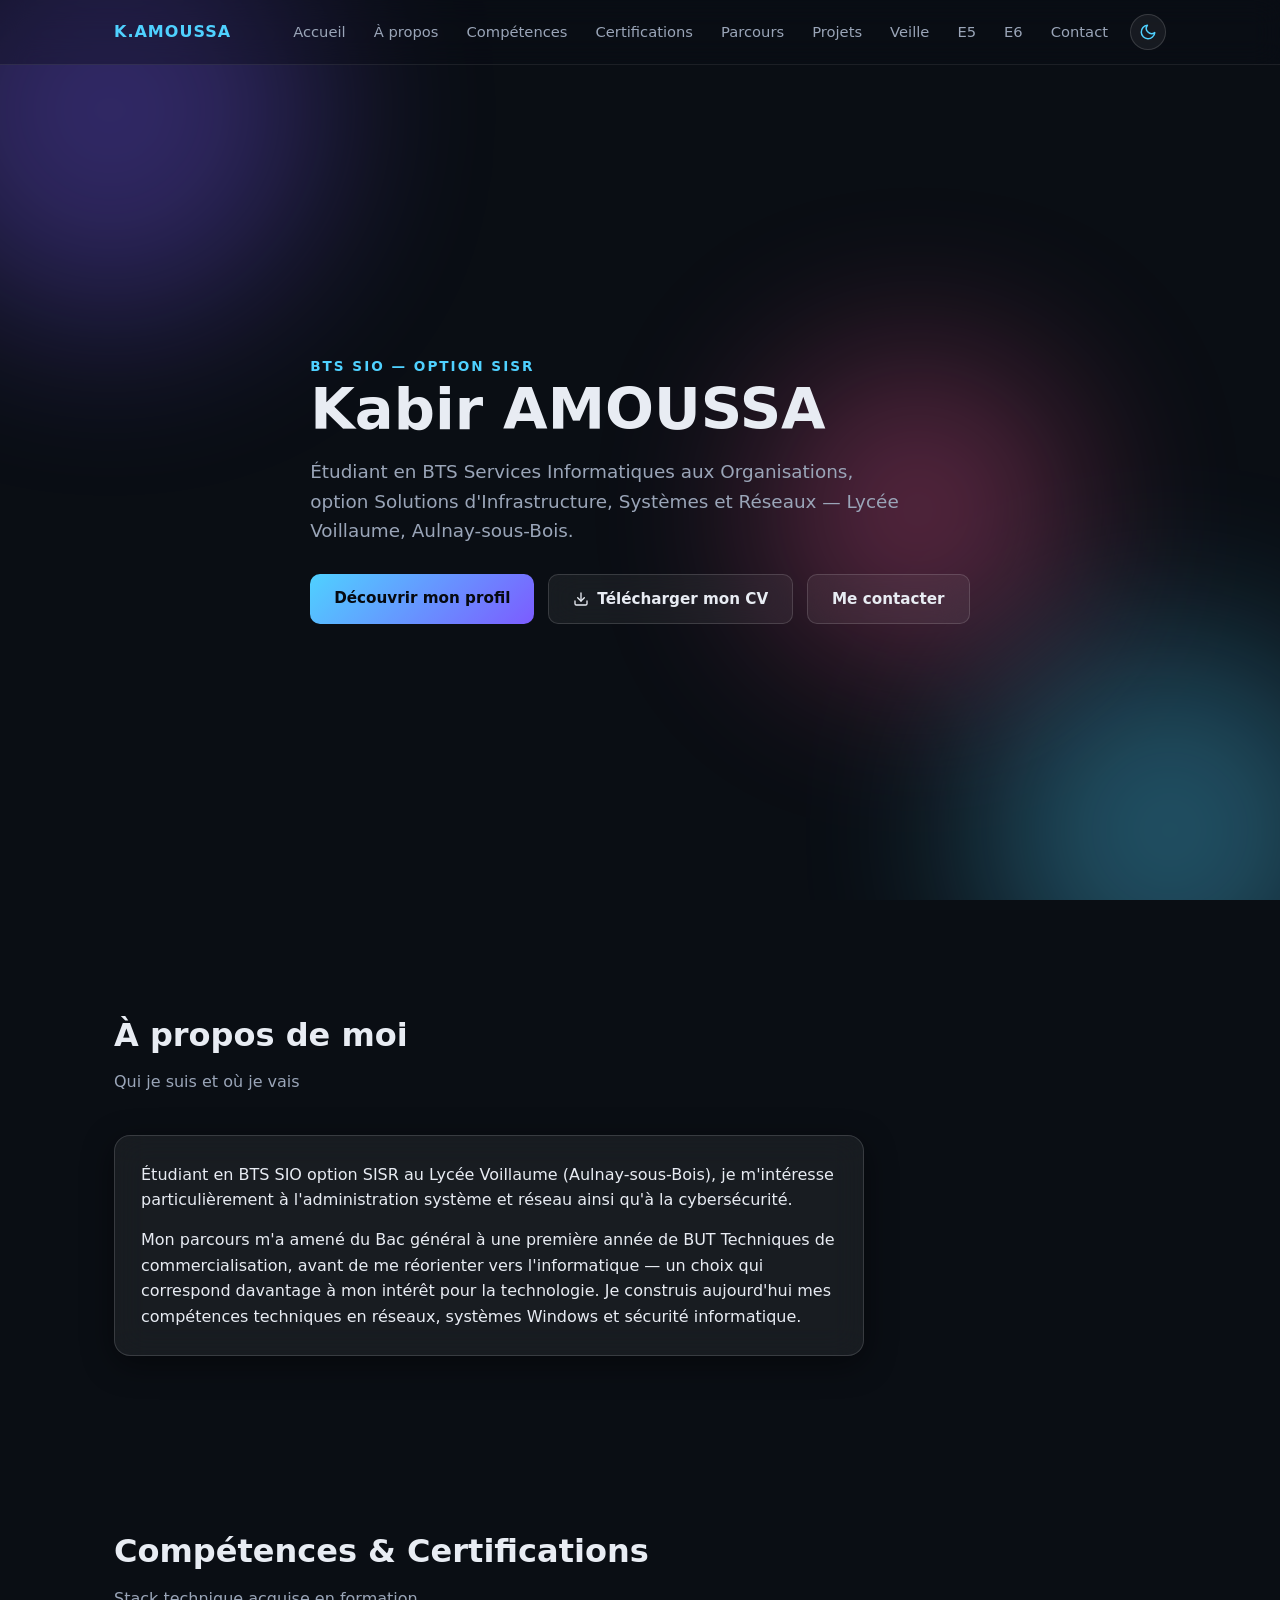
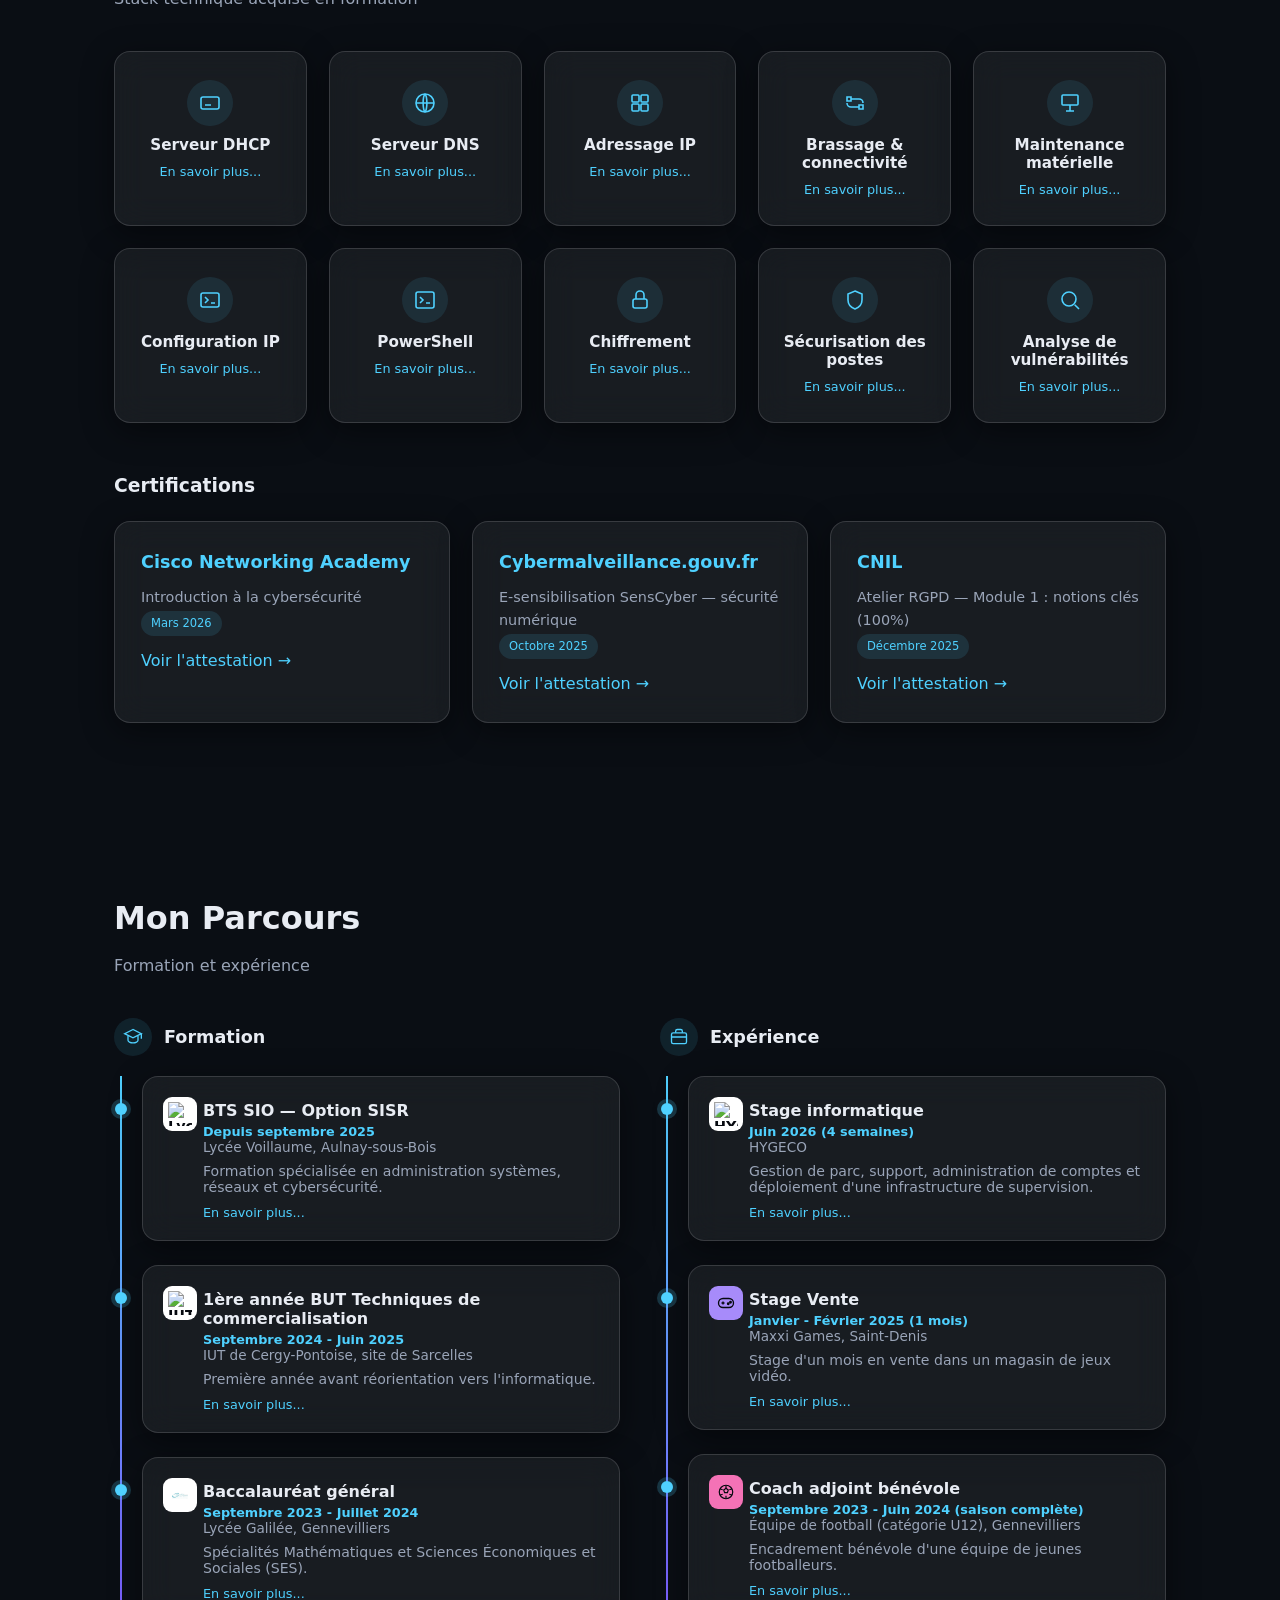
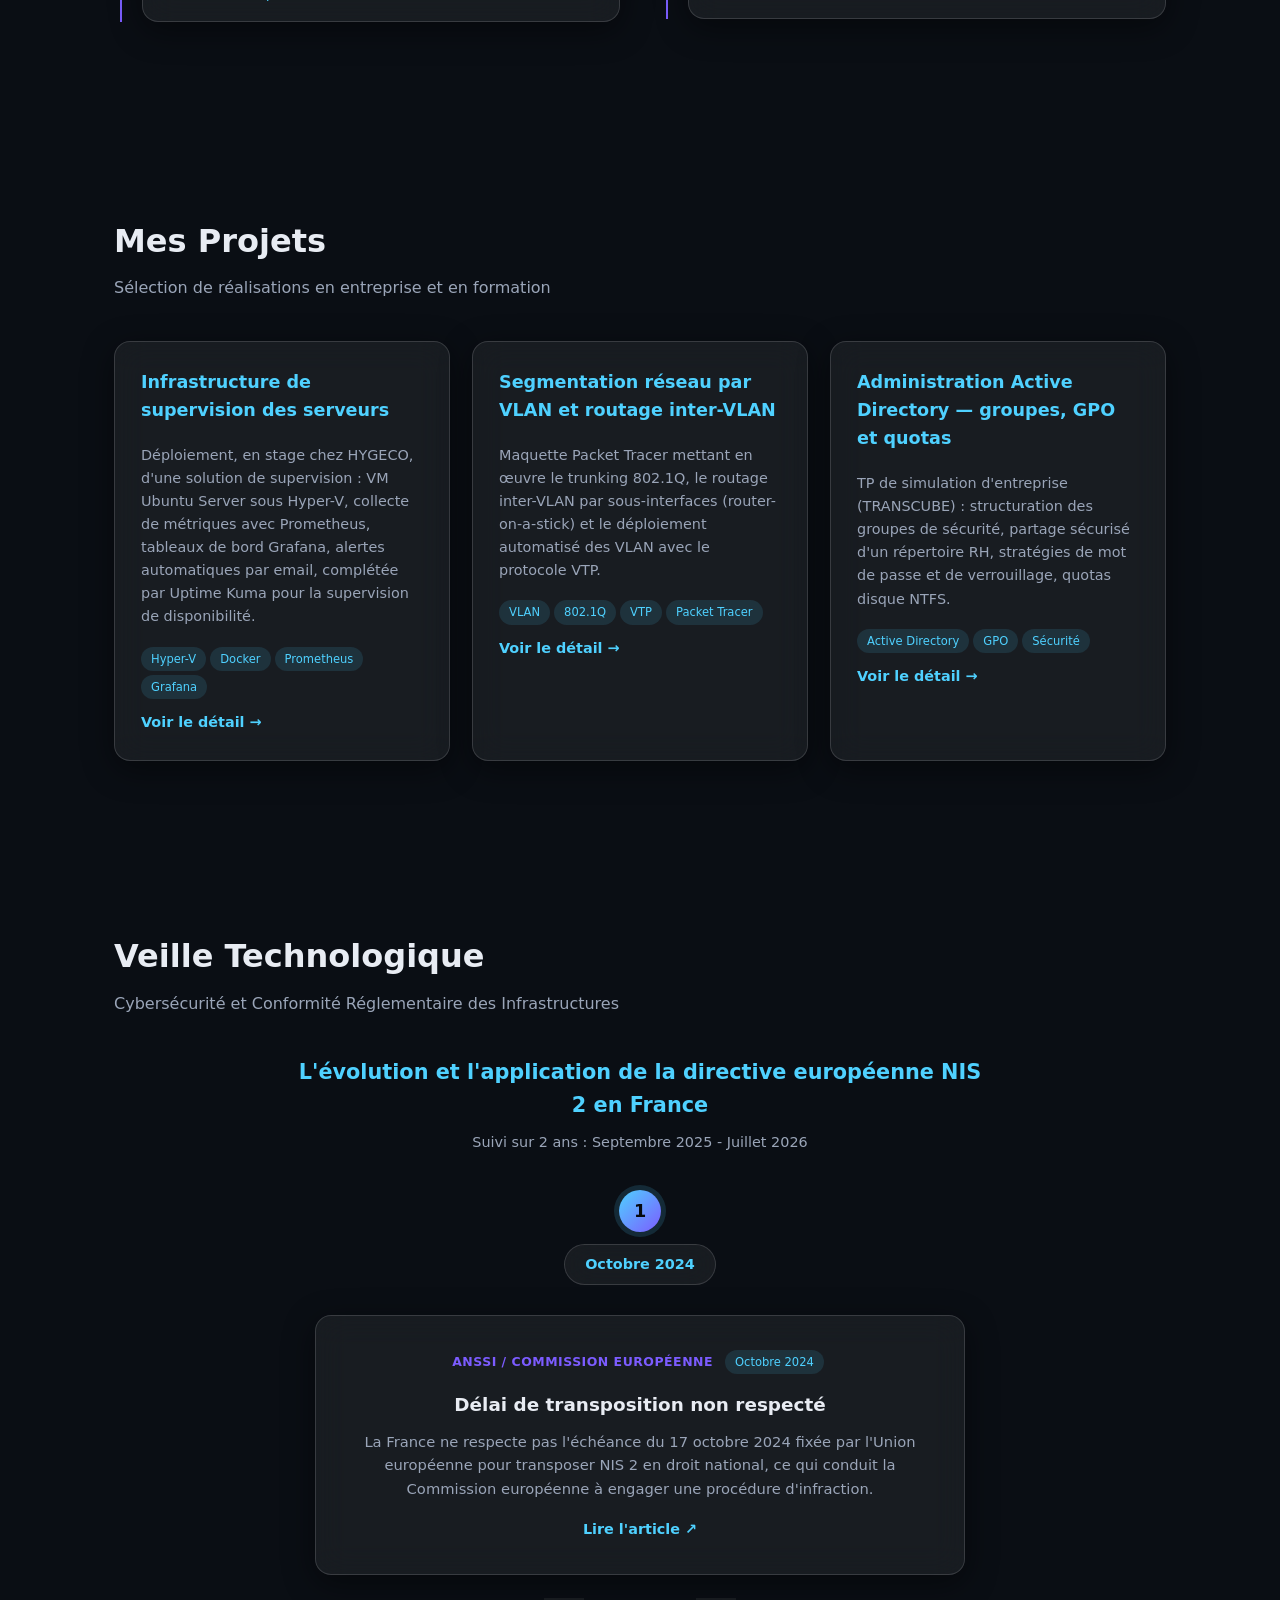
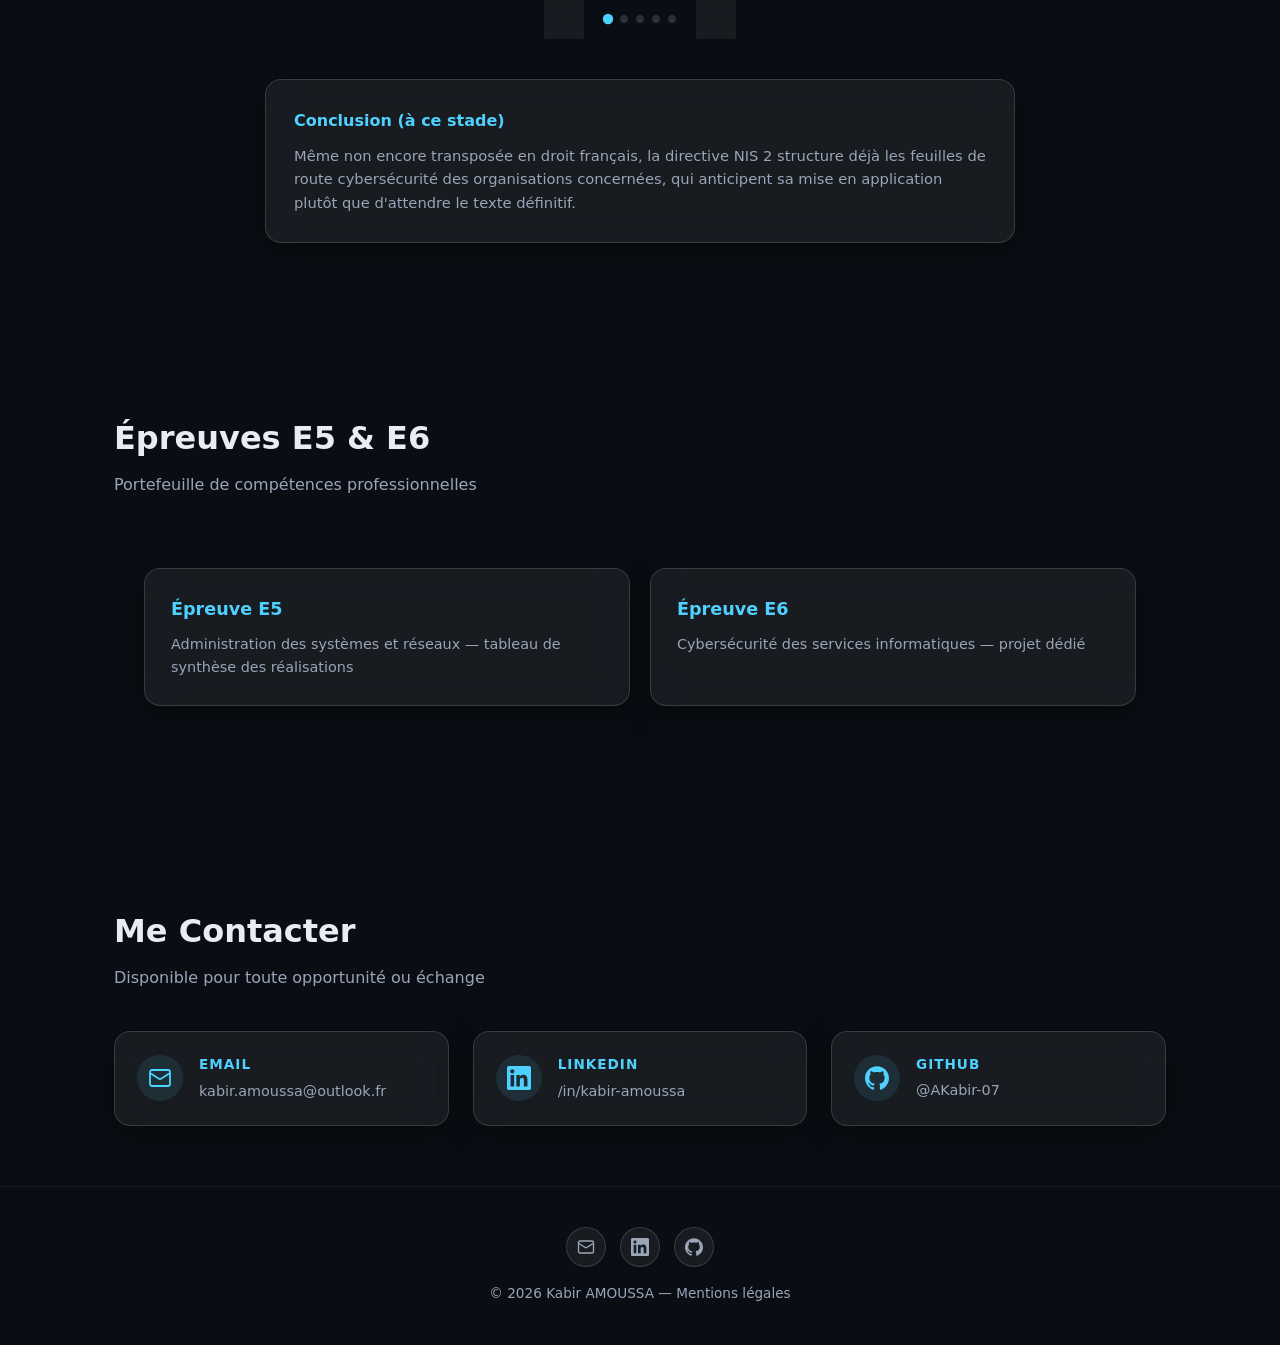
==== commit 74ed394c: "Remplacement des projets placeholder par de vraies réalisations" ====
--- a/index.html
+++ b/index.html
@@ -5,7 +5,9 @@
 <meta name="viewport" content="width=device-width, initial-scale=1.0">
 <title>Kabir AMOUSSA — Portfolio BTS SIO SISR</title>
 <meta name="description" content="Portfolio de Kabir AMOUSSA, étudiant en BTS SIO option SISR — compétences réseaux, systèmes et cybersécurité.">
+<meta name="robots" content="noindex, nofollow">
 <script>(function(){var t=localStorage.getItem('theme');if(t==='light')document.documentElement.dataset.theme='light';})();</script>
+<link rel="icon" type="image/svg+xml" href="assets/favicon.svg">
 <link rel="stylesheet" href="css/style.css?v=18">
 </head>
 <body>
@@ -49,7 +51,7 @@
     <p class="subtitle">Étudiant en BTS Services Informatiques aux Organisations, option Solutions d'Infrastructure, Systèmes et Réseaux — Lycée Voillaume, Aulnay-sous-Bois.</p>
     <div class="btn-group">
       <a href="#about" class="btn btn-primary">Découvrir mon profil</a>
-      <a href="assets/CV_Kabir_Amoussa.pdf" class="btn btn-ghost btn-icon" target="_blank" rel="noopener">
+      <a href="assets/CV_Stage_BTS%20SIO_Kabir%20AMOUSSA.pdf" class="btn btn-ghost btn-icon" target="_blank" rel="noopener">
         <svg xmlns="http://www.w3.org/2000/svg" width="16" height="16" viewBox="0 0 24 24" fill="none" stroke="currentColor" stroke-width="2" stroke-linecap="round" stroke-linejoin="round"><path d="M21 15v4a2 2 0 0 1-2 2H5a2 2 0 0 1-2-2v-4"/><polyline points="7 10 12 15 17 10"/><line x1="12" y1="15" x2="12" y2="3"/></svg>
         Télécharger mon CV
       </a>
@@ -262,23 +264,26 @@
 <section id="projets">
   <div class="container">
     <h2 class="section-title reveal">Mes Projets</h2>
-    <p class="section-sub reveal">Réalisations techniques (en cours de rédaction)</p>
+    <p class="section-sub reveal">Sélection de réalisations en entreprise et en formation</p>
     <div class="grid">
-      <div class="glass card project-card reveal placeholder-card">
-        <h3>Projet à venir #1</h3>
-        <p style="color:var(--text-dim); font-size:0.9rem;">Ex. maquette réseau Packet Tracer, config serveur DHCP/DNS...</p>
-        <div class="tags"><span class="badge">À compléter</span></div>
-      </div>
-      <div class="glass card project-card reveal placeholder-card">
-        <h3>Projet à venir #2</h3>
-        <p style="color:var(--text-dim); font-size:0.9rem;">Ex. déploiement Active Directory, virtualisation...</p>
-        <div class="tags"><span class="badge">À compléter</span></div>
-      </div>
-      <div class="glass card project-card reveal placeholder-card">
-        <h3>Projet à venir #3</h3>
-        <p style="color:var(--text-dim); font-size:0.9rem;">Ex. atelier cybersécurité, durcissement d'un poste...</p>
-        <div class="tags"><span class="badge">À compléter</span></div>
-      </div>
+      <a href="e5.html" class="glass card project-card reveal">
+        <h3>Infrastructure de supervision des serveurs</h3>
+        <p style="color:var(--text-dim); font-size:0.9rem;">Déploiement, en stage chez HYGECO, d'une solution de supervision : VM Ubuntu Server sous Hyper-V, collecte de métriques avec Prometheus, tableaux de bord Grafana, alertes automatiques par email, complétée par Uptime Kuma pour la supervision de disponibilité.</p>
+        <div class="tags"><span class="badge">Hyper-V</span><span class="badge">Docker</span><span class="badge">Prometheus</span><span class="badge">Grafana</span></div>
+        <span class="veille-link accent">Voir le détail &rarr;</span>
+      </a>
+      <a href="e5.html" class="glass card project-card reveal">
+        <h3>Segmentation réseau par VLAN et routage inter-VLAN</h3>
+        <p style="color:var(--text-dim); font-size:0.9rem;">Maquette Packet Tracer mettant en œuvre le trunking 802.1Q, le routage inter-VLAN par sous-interfaces (router-on-a-stick) et le déploiement automatisé des VLAN avec le protocole VTP.</p>
+        <div class="tags"><span class="badge">VLAN</span><span class="badge">802.1Q</span><span class="badge">VTP</span><span class="badge">Packet Tracer</span></div>
+        <span class="veille-link accent">Voir le détail &rarr;</span>
+      </a>
+      <a href="e5.html" class="glass card project-card reveal">
+        <h3>Administration Active Directory — groupes, GPO et quotas</h3>
+        <p style="color:var(--text-dim); font-size:0.9rem;">TP de simulation d'entreprise (TRANSCUBE) : structuration des groupes de sécurité, partage sécurisé d'un répertoire RH, stratégies de mot de passe et de verrouillage, quotas disque NTFS.</p>
+        <div class="tags"><span class="badge">Active Directory</span><span class="badge">GPO</span><span class="badge">Sécurité</span></div>
+        <span class="veille-link accent">Voir le détail &rarr;</span>
+      </a>
     </div>
   </div>
 </section>
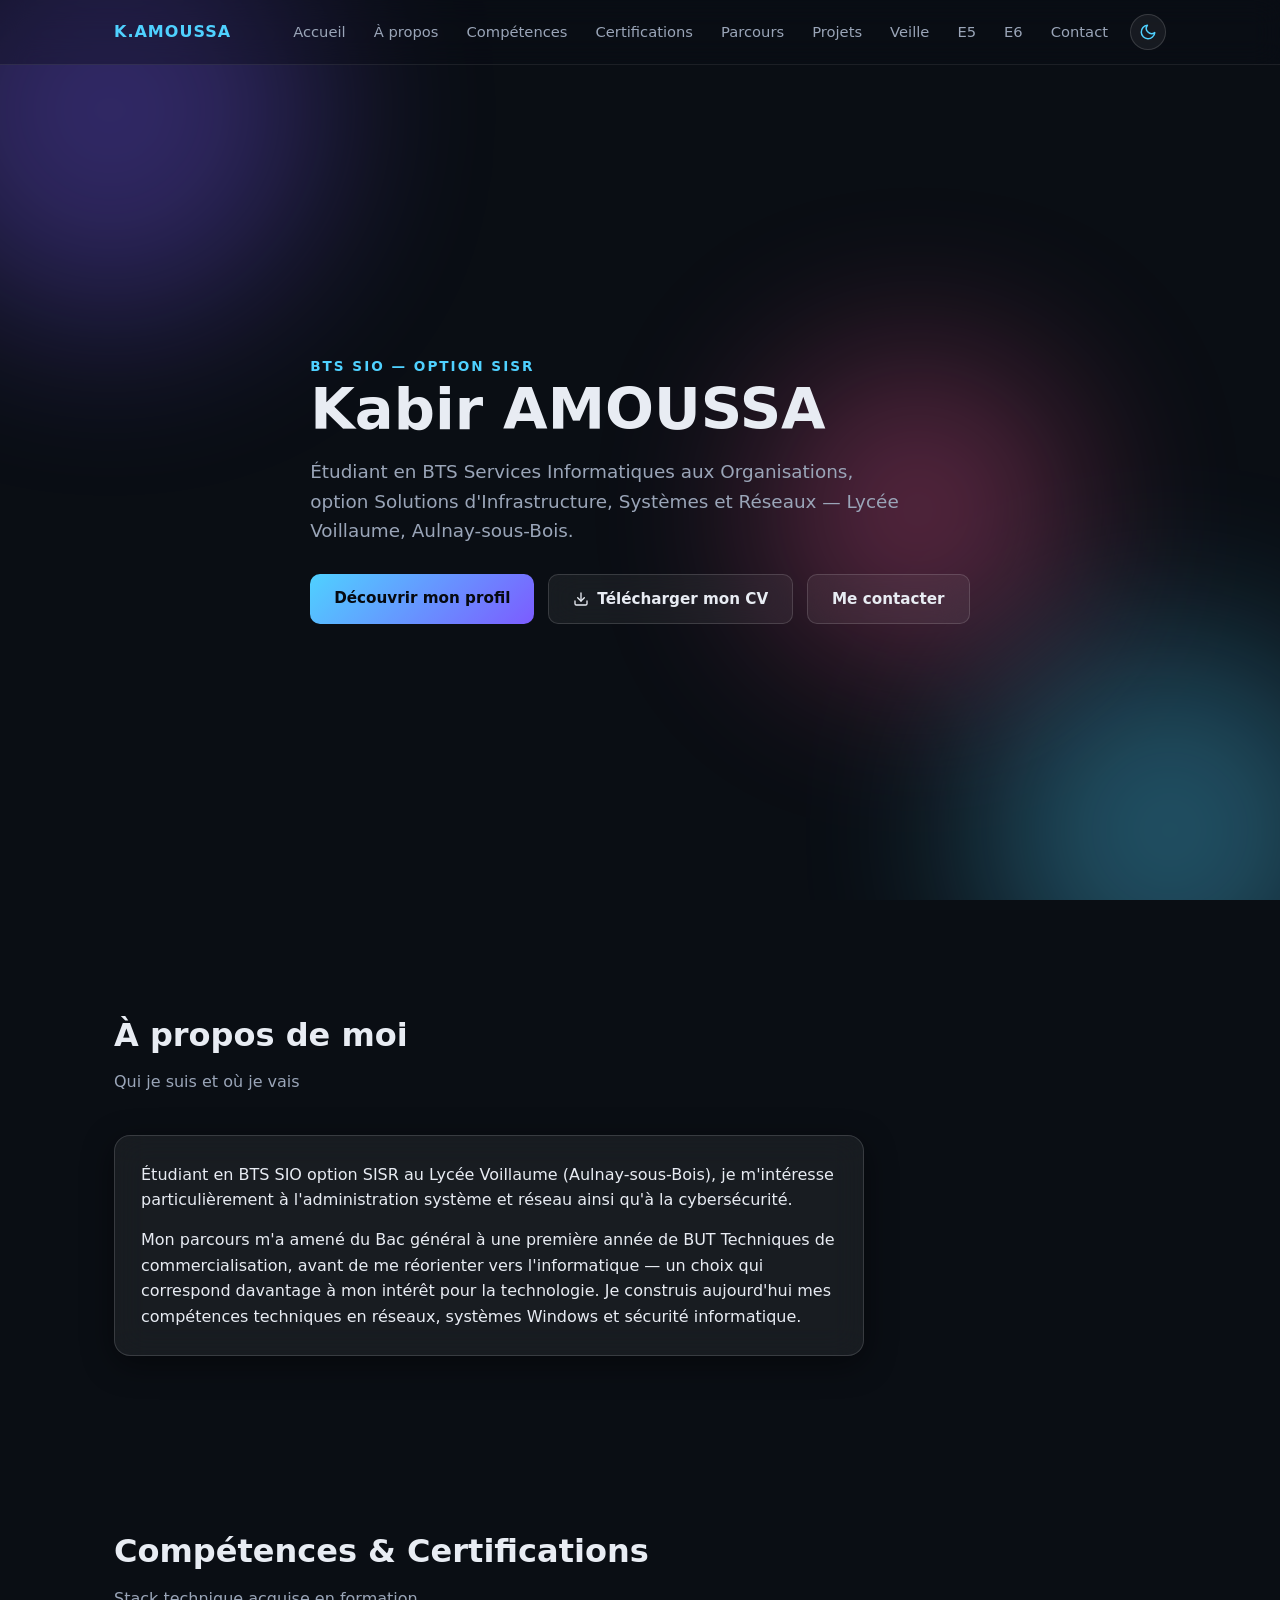
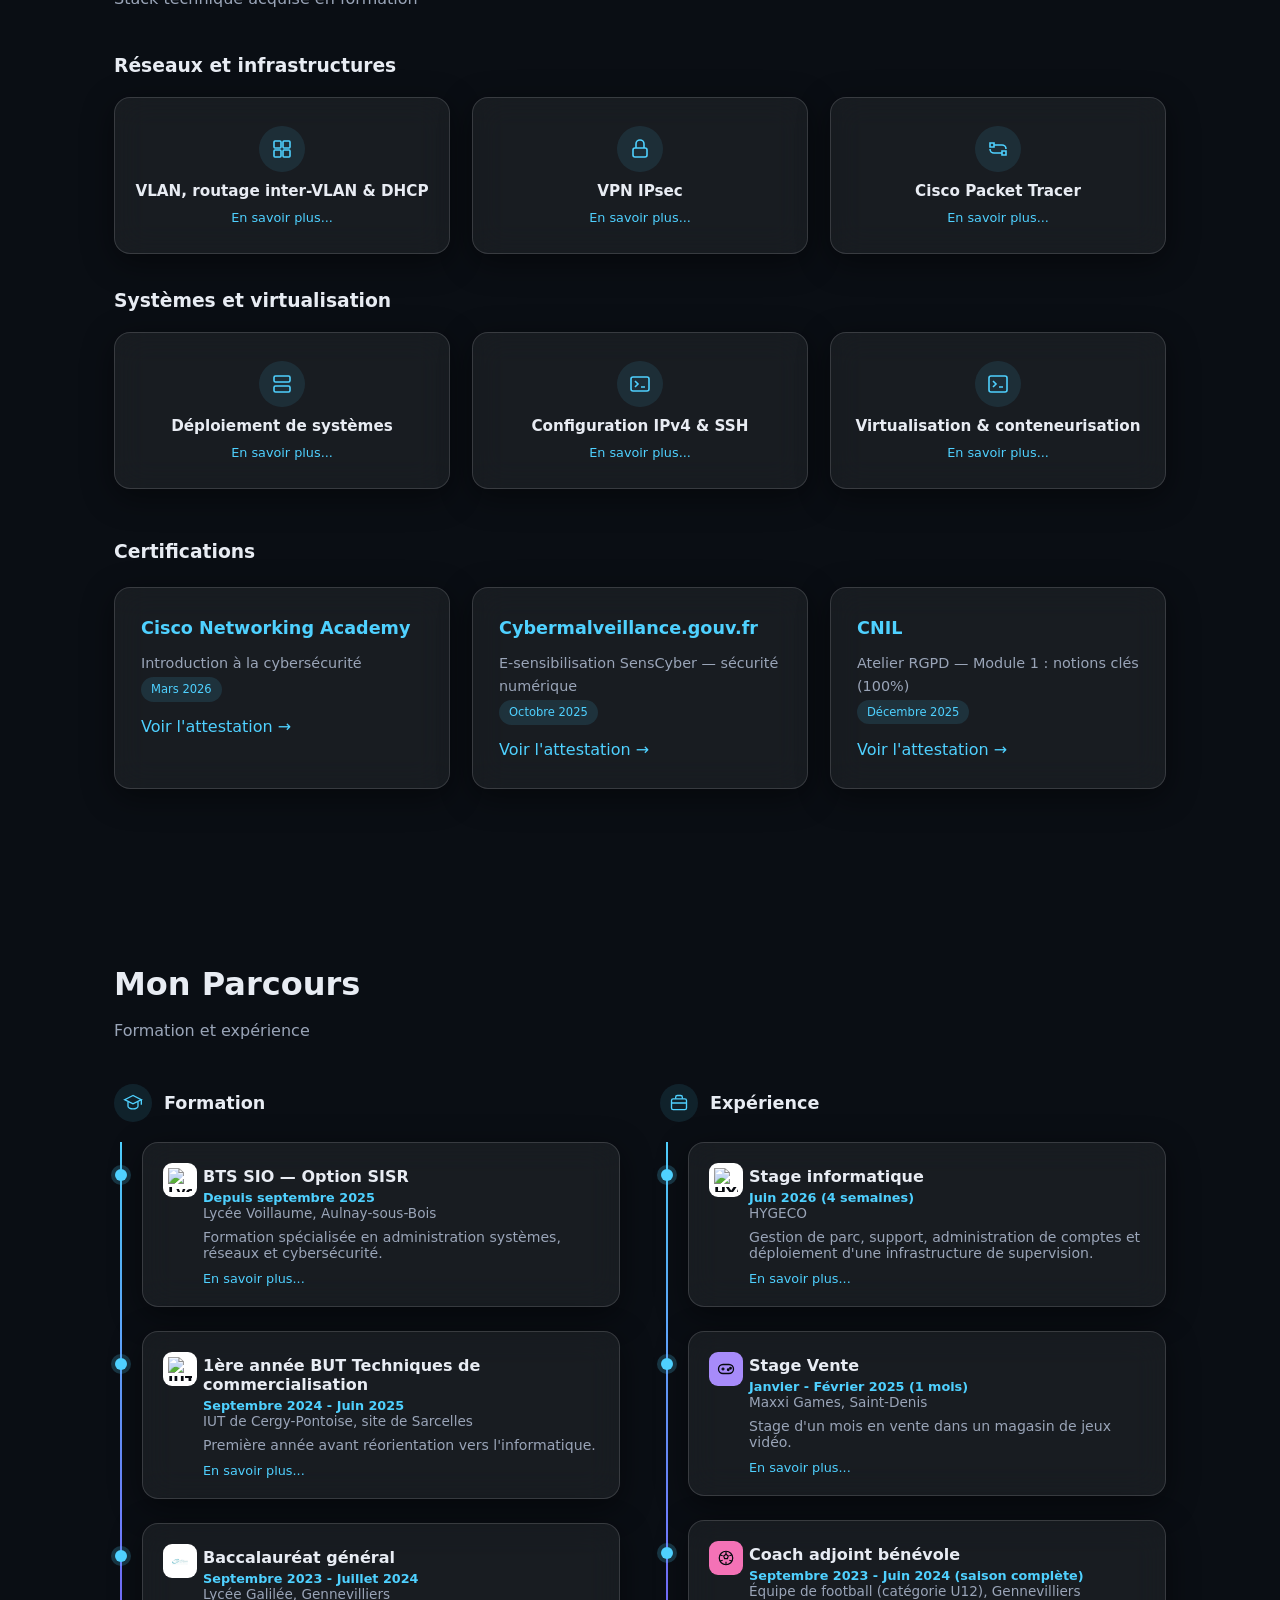
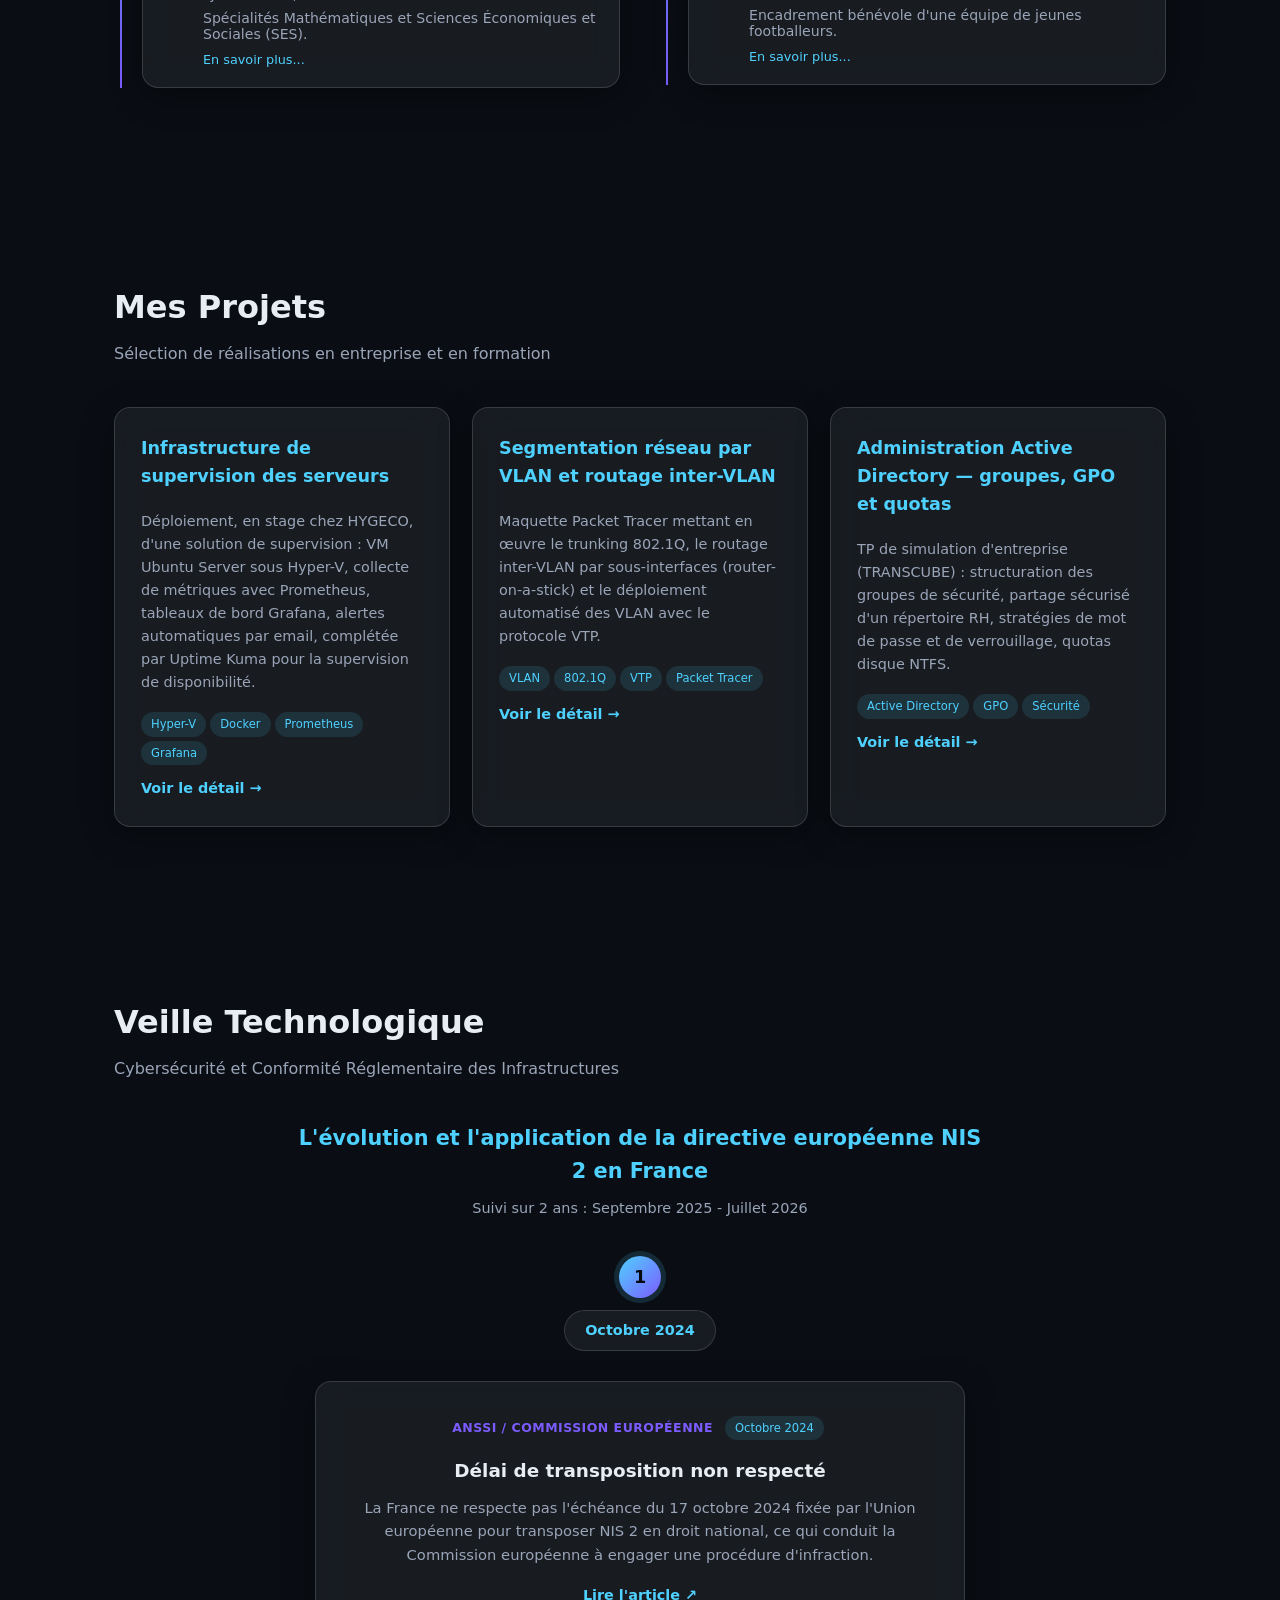
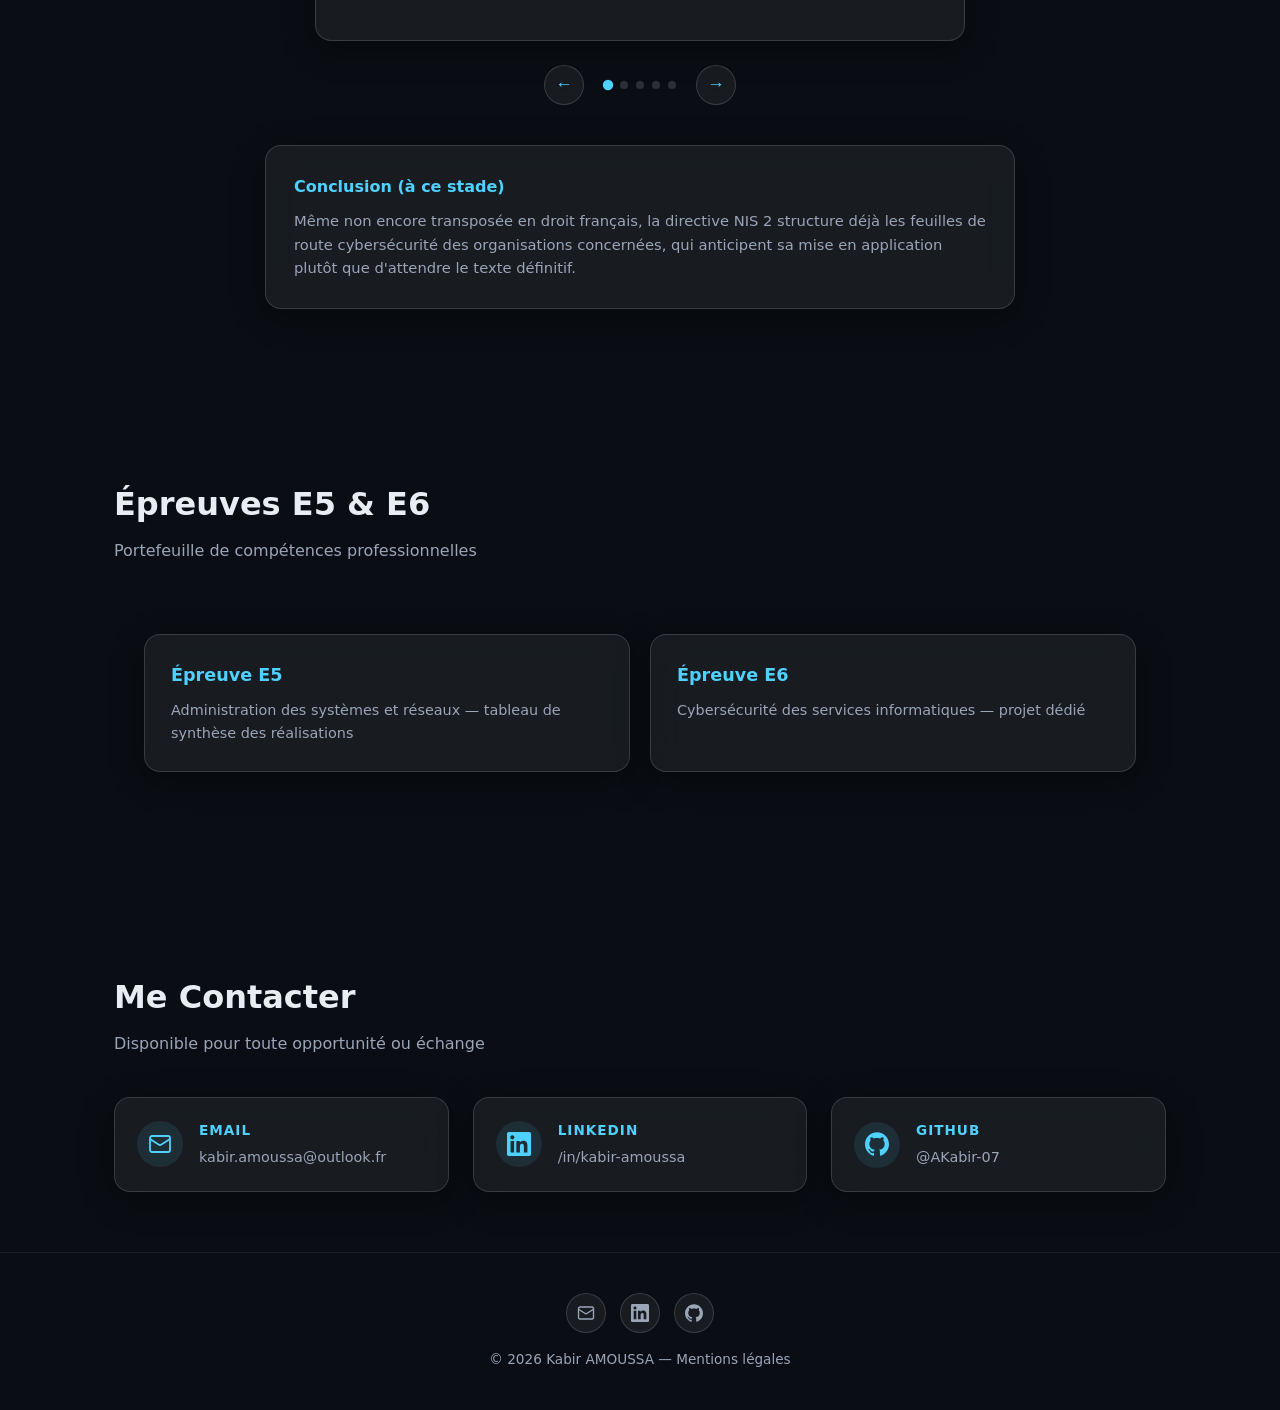
==== commit 64bb0340: "Mise à jour des compétences selon le CV actuel" ====
--- a/index.html
+++ b/index.html
@@ -86,55 +86,40 @@
     <h2 class="section-title reveal">Compétences & Certifications</h2>
     <p class="section-sub reveal">Stack technique acquise en formation</p>
 
-    <div class="grid skills-grid" id="skillsGrid">
+    <h3 style="margin-bottom:16px;" class="reveal">Réseaux et infrastructures</h3>
+    <div class="grid skills-grid" id="skillsGridReseaux">
       <button class="glass skill-card reveal" data-skill="0">
-        <span class="skill-icon"><svg viewBox="0 0 24 24" fill="none" stroke="currentColor" stroke-width="1.6"><rect x="3" y="6" width="18" height="12" rx="2"/><path d="M7 10h.01M11 10h.01M15 10h.01M7 14h6"/></svg></span>
-        <span class="skill-title">Serveur DHCP</span>
+        <span class="skill-icon"><svg viewBox="0 0 24 24" fill="none" stroke="currentColor" stroke-width="1.6"><rect x="4" y="4" width="7" height="7" rx="1"/><rect x="13" y="4" width="7" height="7" rx="1"/><rect x="4" y="13" width="7" height="7" rx="1"/><rect x="13" y="13" width="7" height="7" rx="1"/></svg></span>
+        <span class="skill-title">VLAN, routage inter-VLAN &amp; DHCP</span>
         <span class="skill-more">En savoir plus...</span>
       </button>
       <button class="glass skill-card reveal" data-skill="1">
-        <span class="skill-icon"><svg viewBox="0 0 24 24" fill="none" stroke="currentColor" stroke-width="1.6"><circle cx="12" cy="12" r="9"/><path d="M3 12h18M12 3c2.5 2.7 2.5 15.3 0 18M12 3c-2.5 2.7-2.5 15.3 0 18"/></svg></span>
-        <span class="skill-title">Serveur DNS</span>
+        <span class="skill-icon"><svg viewBox="0 0 24 24" fill="none" stroke="currentColor" stroke-width="1.6"><rect x="5" y="11" width="14" height="9" rx="2"/><path d="M8 11V7a4 4 0 0 1 8 0v4"/></svg></span>
+        <span class="skill-title">VPN IPsec</span>
         <span class="skill-more">En savoir plus...</span>
       </button>
       <button class="glass skill-card reveal" data-skill="2">
-        <span class="skill-icon"><svg viewBox="0 0 24 24" fill="none" stroke="currentColor" stroke-width="1.6"><rect x="4" y="4" width="7" height="7" rx="1"/><rect x="13" y="4" width="7" height="7" rx="1"/><rect x="4" y="13" width="7" height="7" rx="1"/><rect x="13" y="13" width="7" height="7" rx="1"/></svg></span>
-        <span class="skill-title">Adressage IP</span>
-        <span class="skill-more">En savoir plus...</span>
-      </button>
+        <span class="skill-icon"><svg viewBox="0 0 24 24" fill="none" stroke="currentColor" stroke-width="1.6"><path d="M4 6h4v4H4zM16 14h4v4h-4z"/><path d="M8 8h8a4 4 0 0 1 4 4M16 16H8a4 4 0 0 1-4-4"/></svg></span>
+        <span class="skill-title">Cisco Packet Tracer</span>
+        <span class="skill-more">En savoir plus...</span>
+      </button>
+    </div>
+
+    <h3 style="margin-top:32px; margin-bottom:16px;" class="reveal">Systèmes et virtualisation</h3>
+    <div class="grid skills-grid" id="skillsGridSystemes">
       <button class="glass skill-card reveal" data-skill="3">
-        <span class="skill-icon"><svg viewBox="0 0 24 24" fill="none" stroke="currentColor" stroke-width="1.6"><path d="M4 6h4v4H4zM16 14h4v4h-4z"/><path d="M8 8h8a4 4 0 0 1 4 4M16 16H8a4 4 0 0 1-4-4"/></svg></span>
-        <span class="skill-title">Brassage &amp; connectivité</span>
+        <span class="skill-icon"><svg viewBox="0 0 24 24" fill="none" stroke="currentColor" stroke-width="1.6"><rect x="4" y="4" width="16" height="6" rx="1.5"/><rect x="4" y="14" width="16" height="6" rx="1.5"/><path d="M7 7h.01M7 17h.01"/></svg></span>
+        <span class="skill-title">Déploiement de systèmes</span>
         <span class="skill-more">En savoir plus...</span>
       </button>
       <button class="glass skill-card reveal" data-skill="4">
-        <span class="skill-icon"><svg viewBox="0 0 24 24" fill="none" stroke="currentColor" stroke-width="1.6"><rect x="4" y="4" width="16" height="10" rx="1"/><path d="M8 20h8M12 14v6"/></svg></span>
-        <span class="skill-title">Maintenance matérielle</span>
+        <span class="skill-icon"><svg viewBox="0 0 24 24" fill="none" stroke="currentColor" stroke-width="1.6"><rect x="3" y="5" width="18" height="14" rx="2"/><path d="M7 9l3 3-3 3M13 15h4"/></svg></span>
+        <span class="skill-title">Configuration IPv4 &amp; SSH</span>
         <span class="skill-more">En savoir plus...</span>
       </button>
       <button class="glass skill-card reveal" data-skill="5">
-        <span class="skill-icon"><svg viewBox="0 0 24 24" fill="none" stroke="currentColor" stroke-width="1.6"><rect x="3" y="5" width="18" height="14" rx="2"/><path d="M7 9l3 3-3 3M13 15h4"/></svg></span>
-        <span class="skill-title">Configuration IP</span>
-        <span class="skill-more">En savoir plus...</span>
-      </button>
-      <button class="glass skill-card reveal" data-skill="6">
         <span class="skill-icon"><svg viewBox="0 0 24 24" fill="none" stroke="currentColor" stroke-width="1.6"><rect x="3" y="4" width="18" height="16" rx="2"/><path d="M7 9l3 3-3 3M13 15h4"/></svg></span>
-        <span class="skill-title">PowerShell</span>
-        <span class="skill-more">En savoir plus...</span>
-      </button>
-      <button class="glass skill-card reveal" data-skill="7">
-        <span class="skill-icon"><svg viewBox="0 0 24 24" fill="none" stroke="currentColor" stroke-width="1.6"><rect x="5" y="11" width="14" height="9" rx="2"/><path d="M8 11V7a4 4 0 0 1 8 0v4"/></svg></span>
-        <span class="skill-title">Chiffrement</span>
-        <span class="skill-more">En savoir plus...</span>
-      </button>
-      <button class="glass skill-card reveal" data-skill="8">
-        <span class="skill-icon"><svg viewBox="0 0 24 24" fill="none" stroke="currentColor" stroke-width="1.6"><path d="M12 3l7 3v6c0 4.4-3 7.5-7 9-4-1.5-7-4.6-7-9V6l7-3z"/></svg></span>
-        <span class="skill-title">Sécurisation des postes</span>
-        <span class="skill-more">En savoir plus...</span>
-      </button>
-      <button class="glass skill-card reveal" data-skill="9">
-        <span class="skill-icon"><svg viewBox="0 0 24 24" fill="none" stroke="currentColor" stroke-width="1.6"><circle cx="11" cy="11" r="7"/><path d="M21 21l-4.3-4.3"/></svg></span>
-        <span class="skill-title">Analyse de vulnérabilités</span>
+        <span class="skill-title">Virtualisation &amp; conteneurisation</span>
         <span class="skill-more">En savoir plus...</span>
       </button>
     </div>
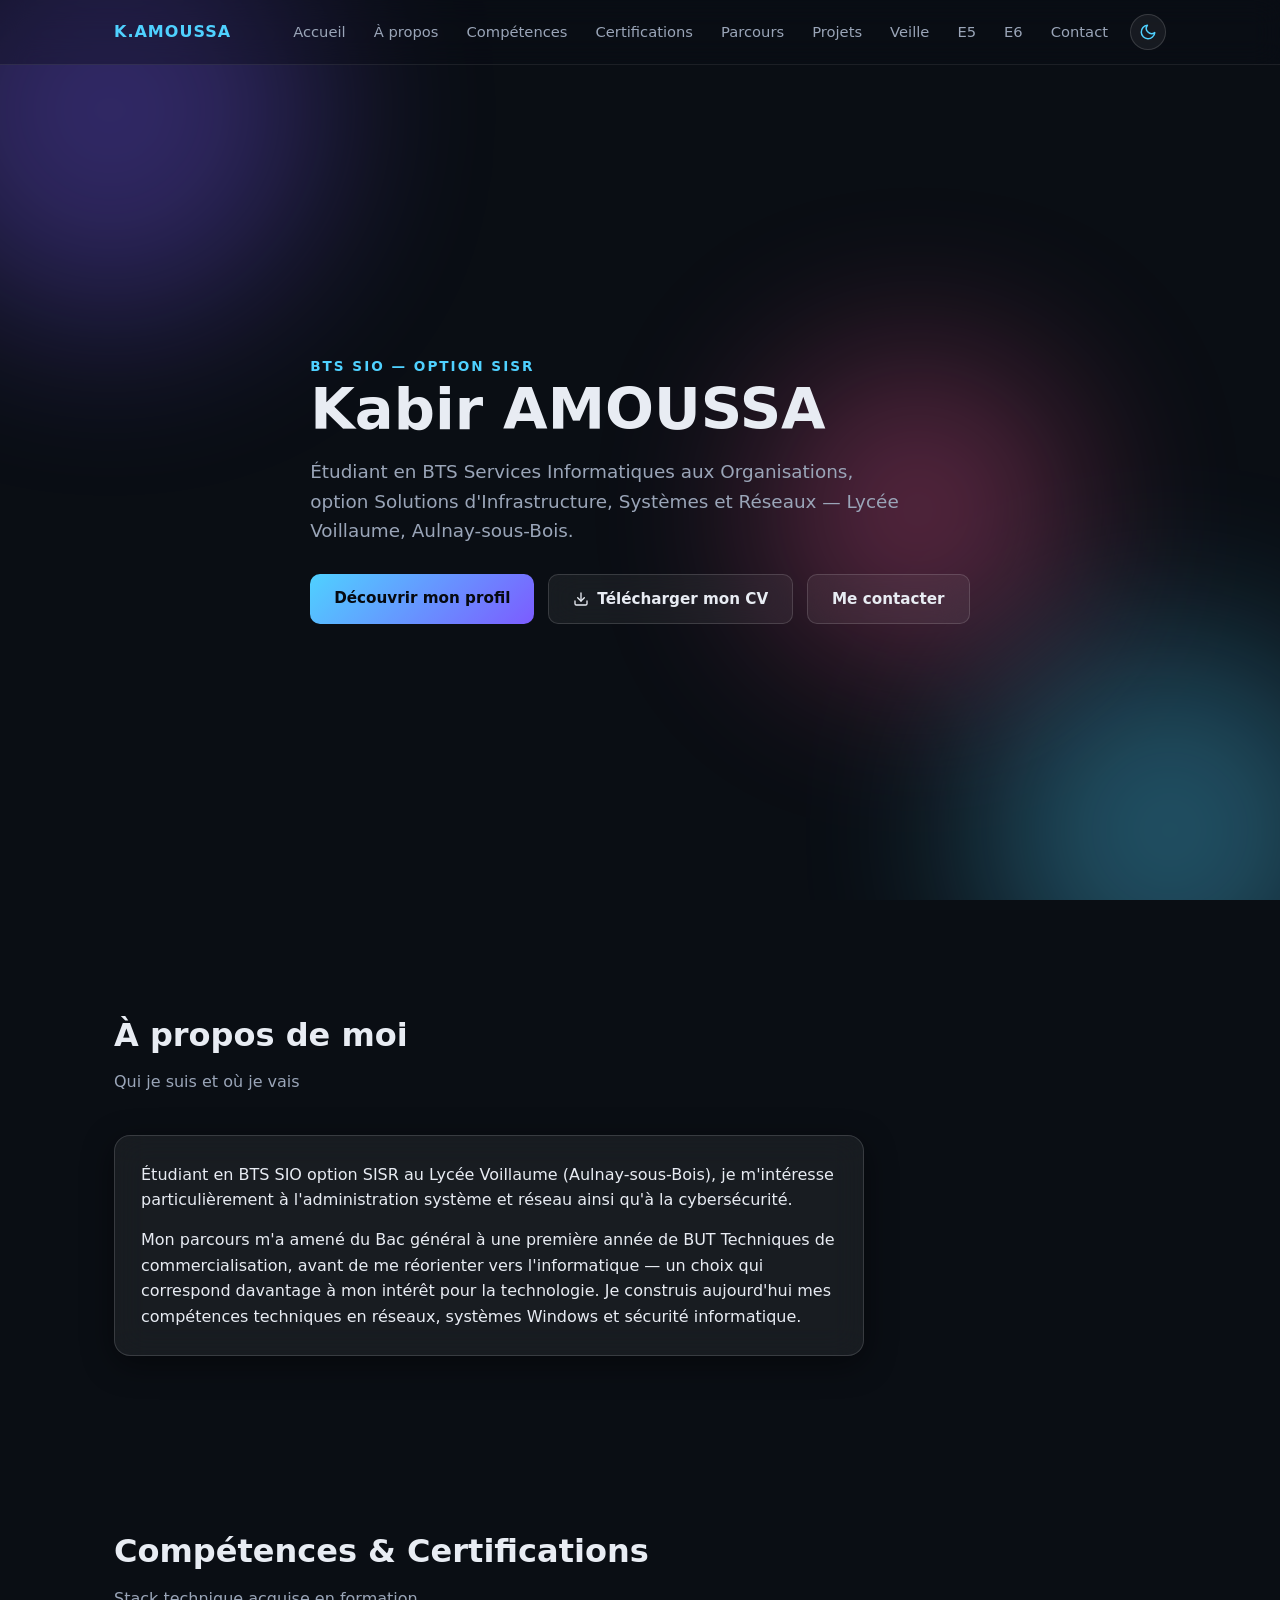
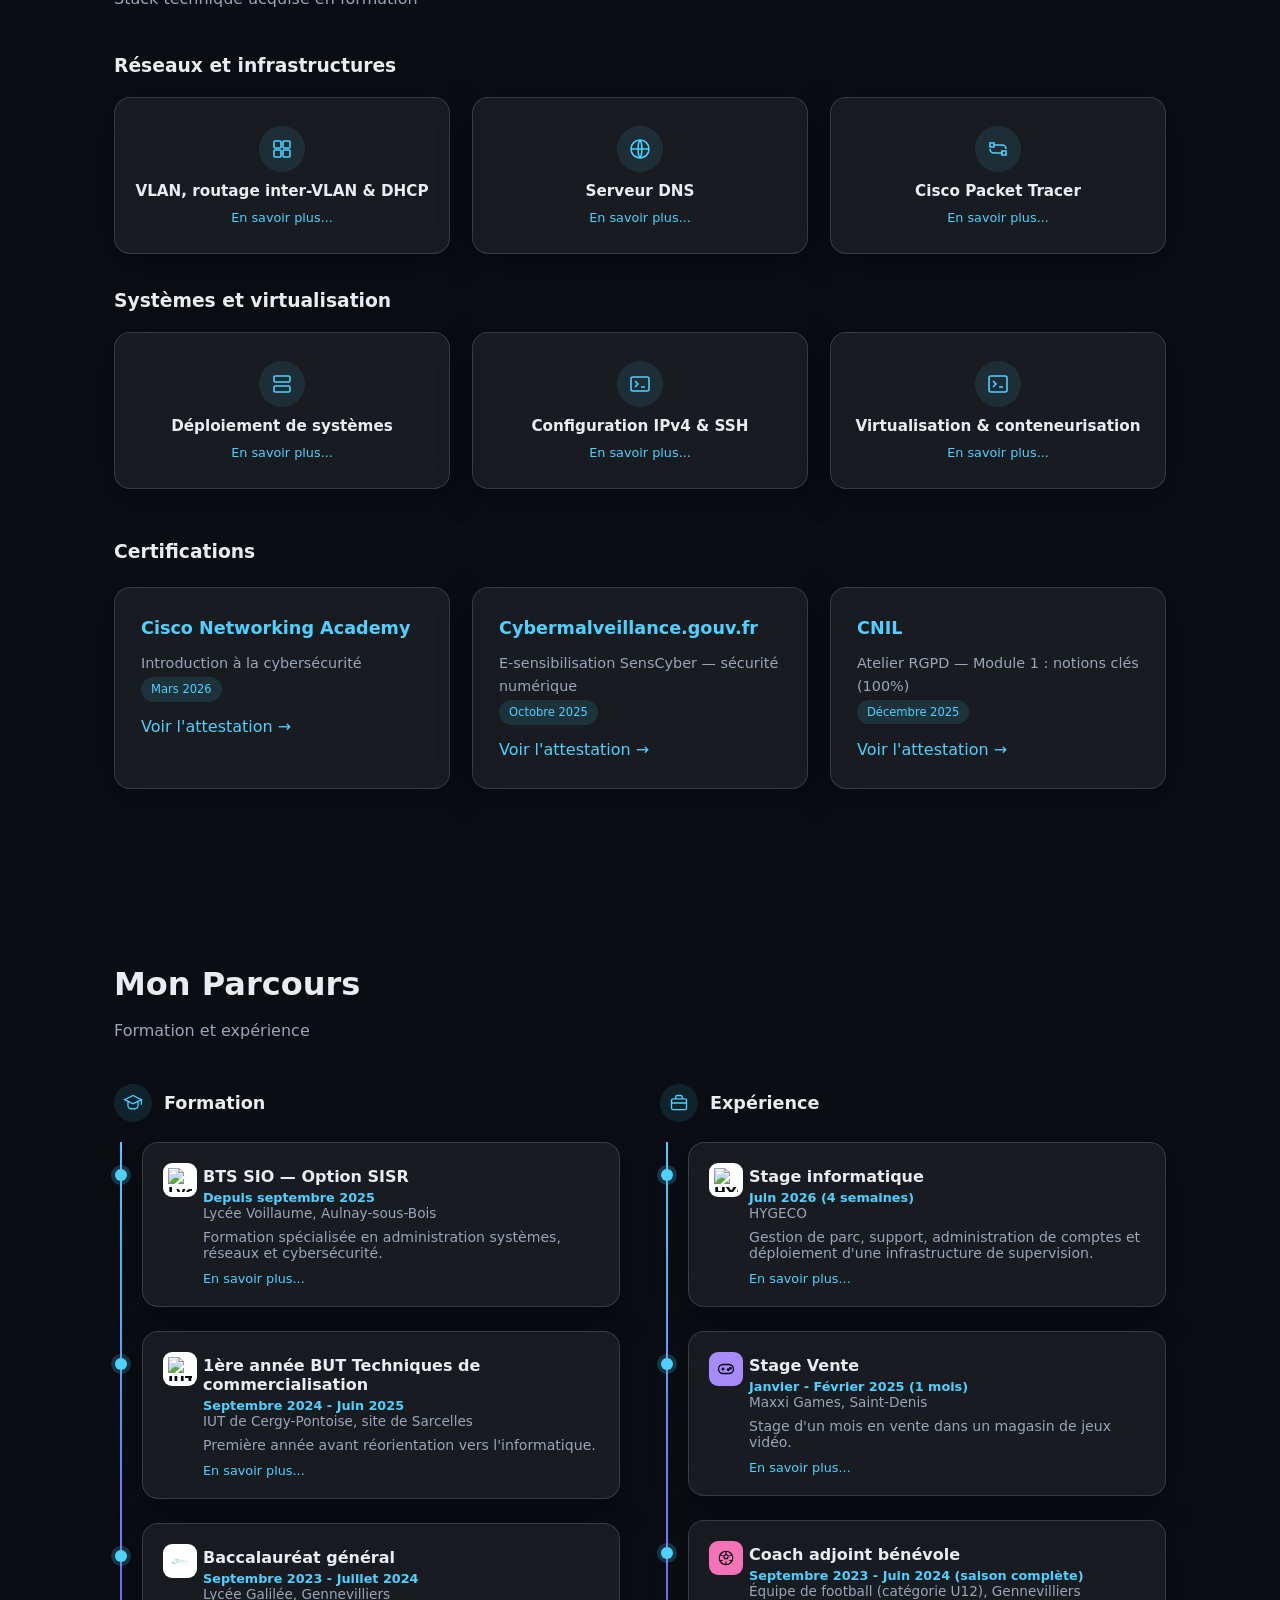
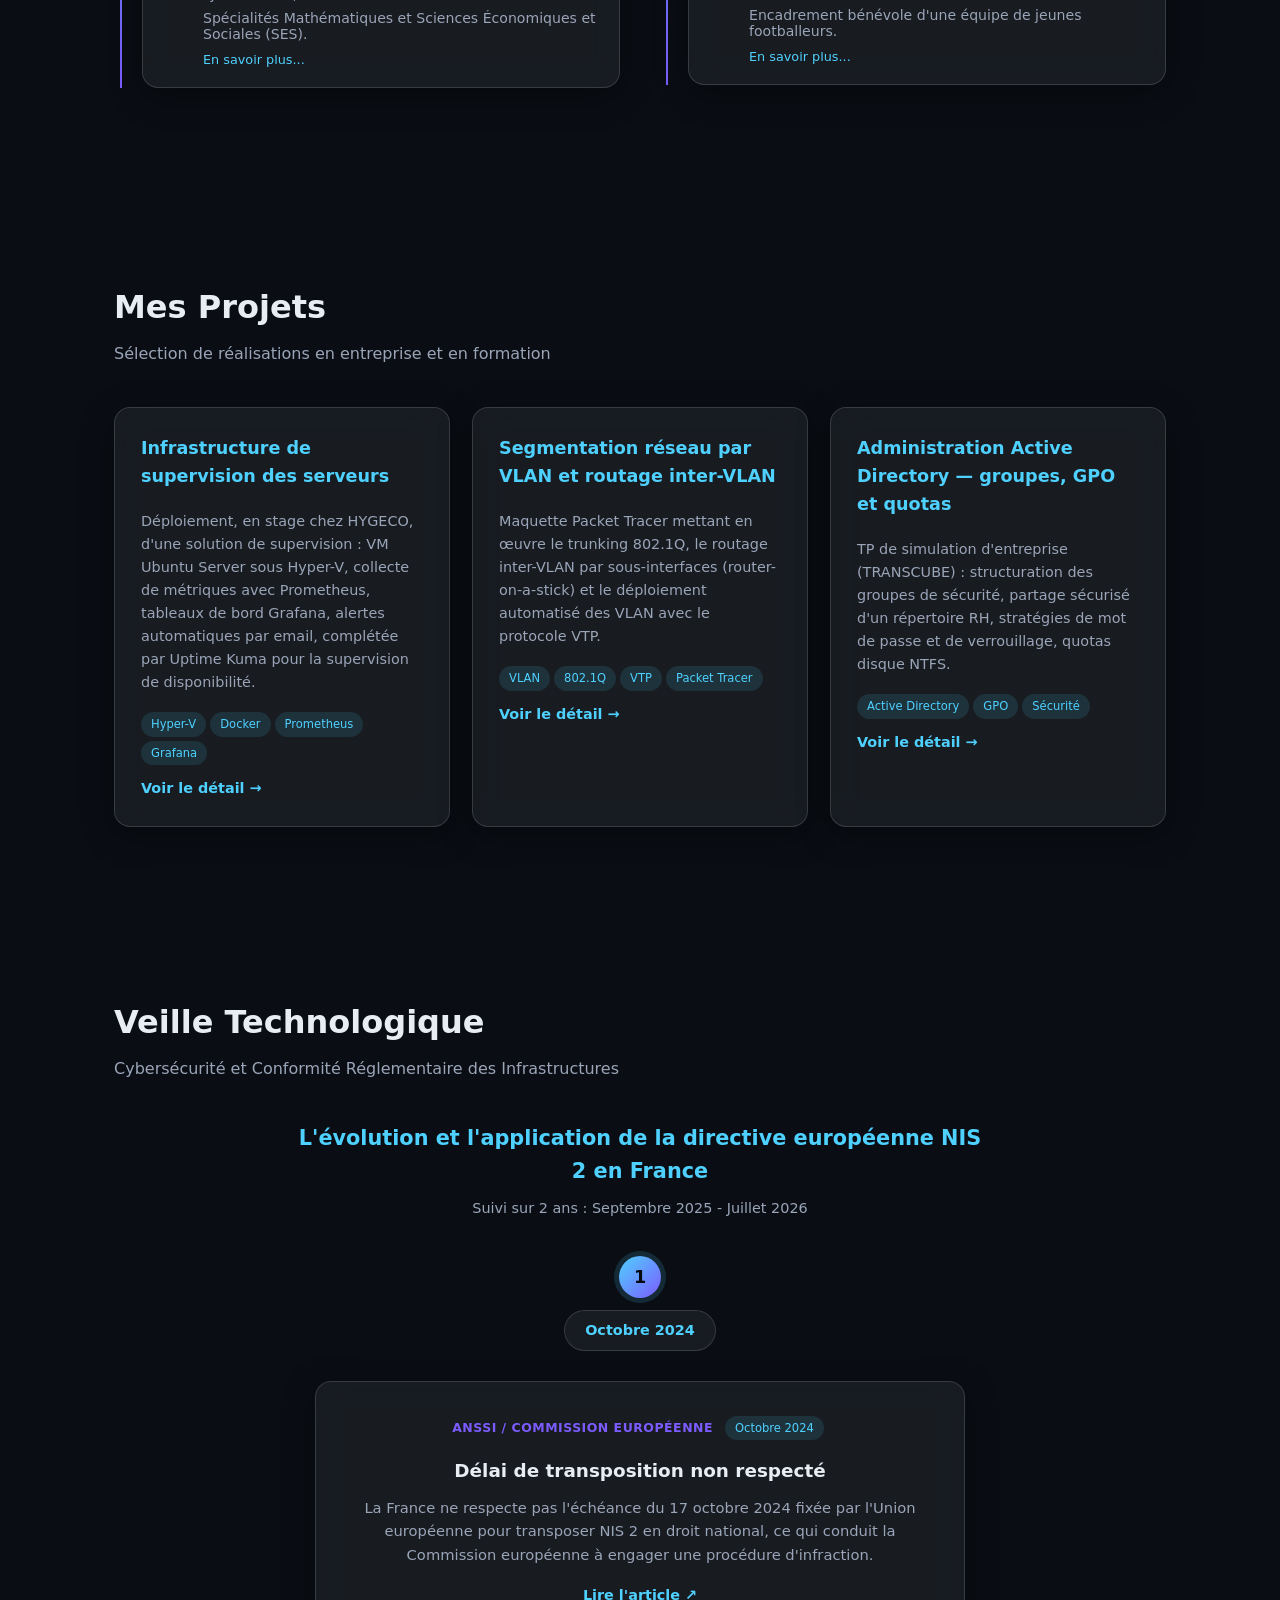
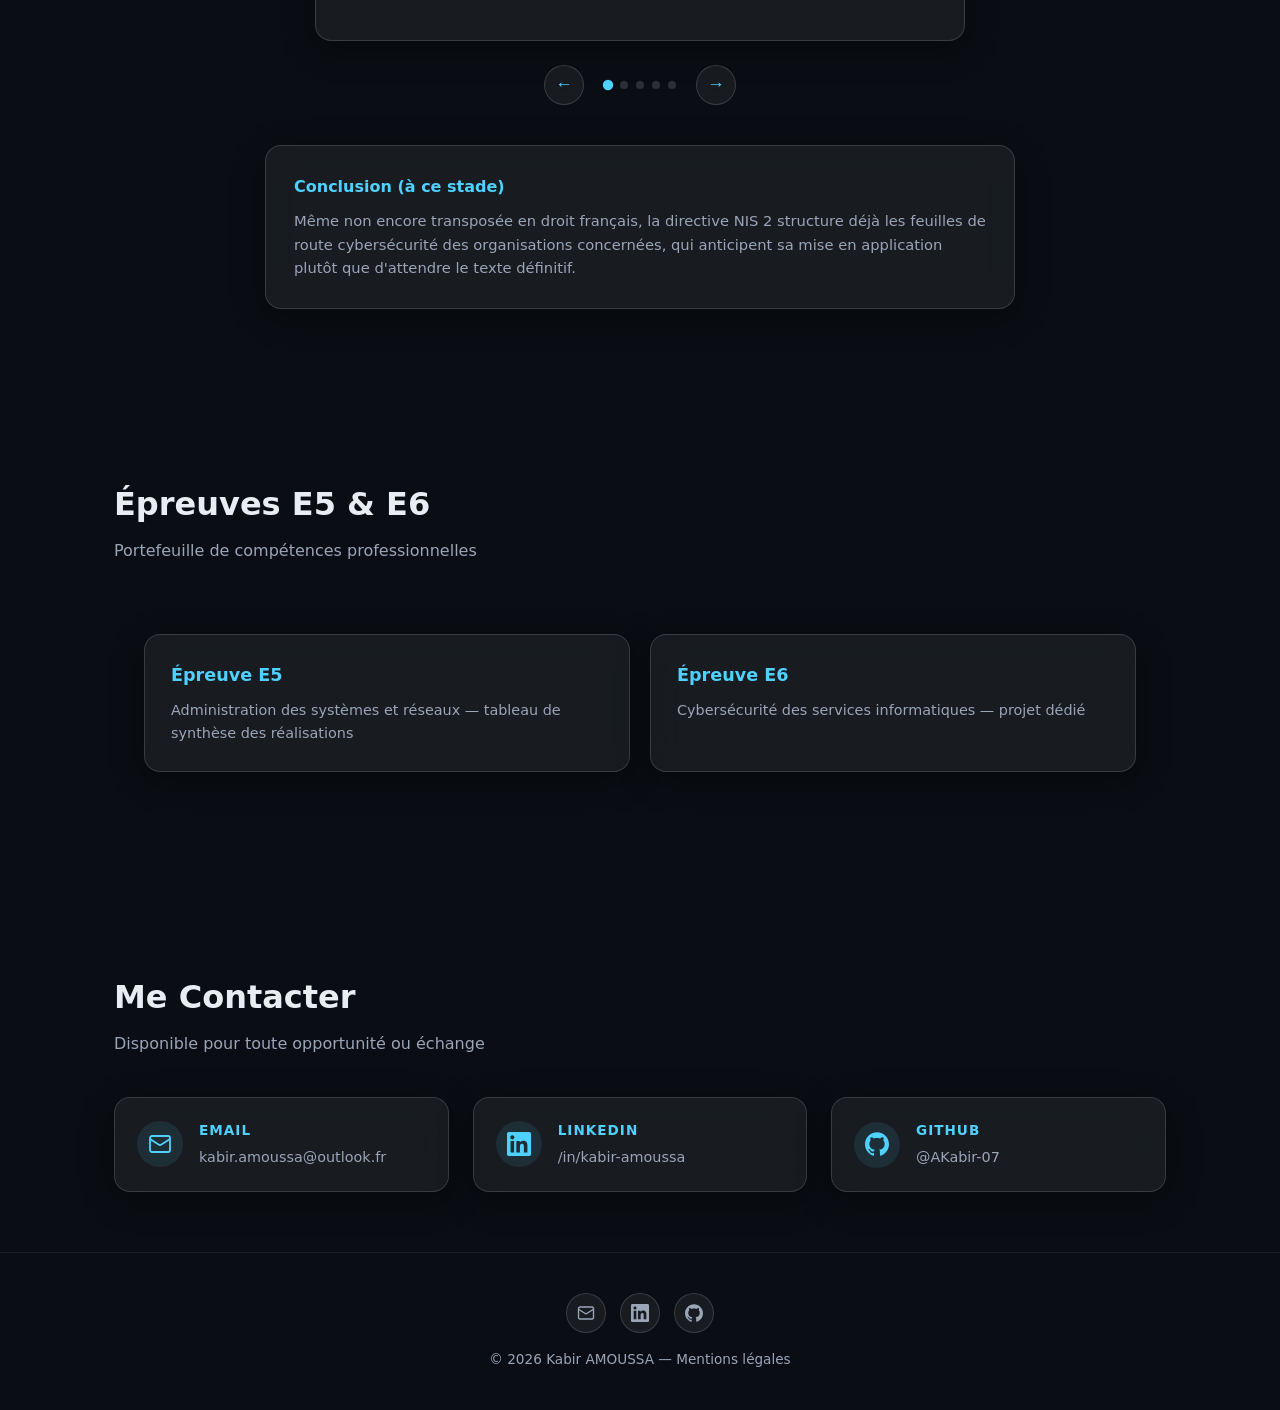
==== commit c521025a: "Compétences alignées sur les réalisations documentées (retrait VPN IPsec/RIPv2/Debian non justifiés)" ====
--- a/index.html
+++ b/index.html
@@ -94,8 +94,8 @@
         <span class="skill-more">En savoir plus...</span>
       </button>
       <button class="glass skill-card reveal" data-skill="1">
-        <span class="skill-icon"><svg viewBox="0 0 24 24" fill="none" stroke="currentColor" stroke-width="1.6"><rect x="5" y="11" width="14" height="9" rx="2"/><path d="M8 11V7a4 4 0 0 1 8 0v4"/></svg></span>
-        <span class="skill-title">VPN IPsec</span>
+        <span class="skill-icon"><svg viewBox="0 0 24 24" fill="none" stroke="currentColor" stroke-width="1.6"><circle cx="12" cy="12" r="9"/><path d="M3 12h18M12 3c2.5 2.7 2.5 15.3 0 18M12 3c-2.5 2.7-2.5 15.3 0 18"/></svg></span>
+        <span class="skill-title">Serveur DNS</span>
         <span class="skill-more">En savoir plus...</span>
       </button>
       <button class="glass skill-card reveal" data-skill="2">
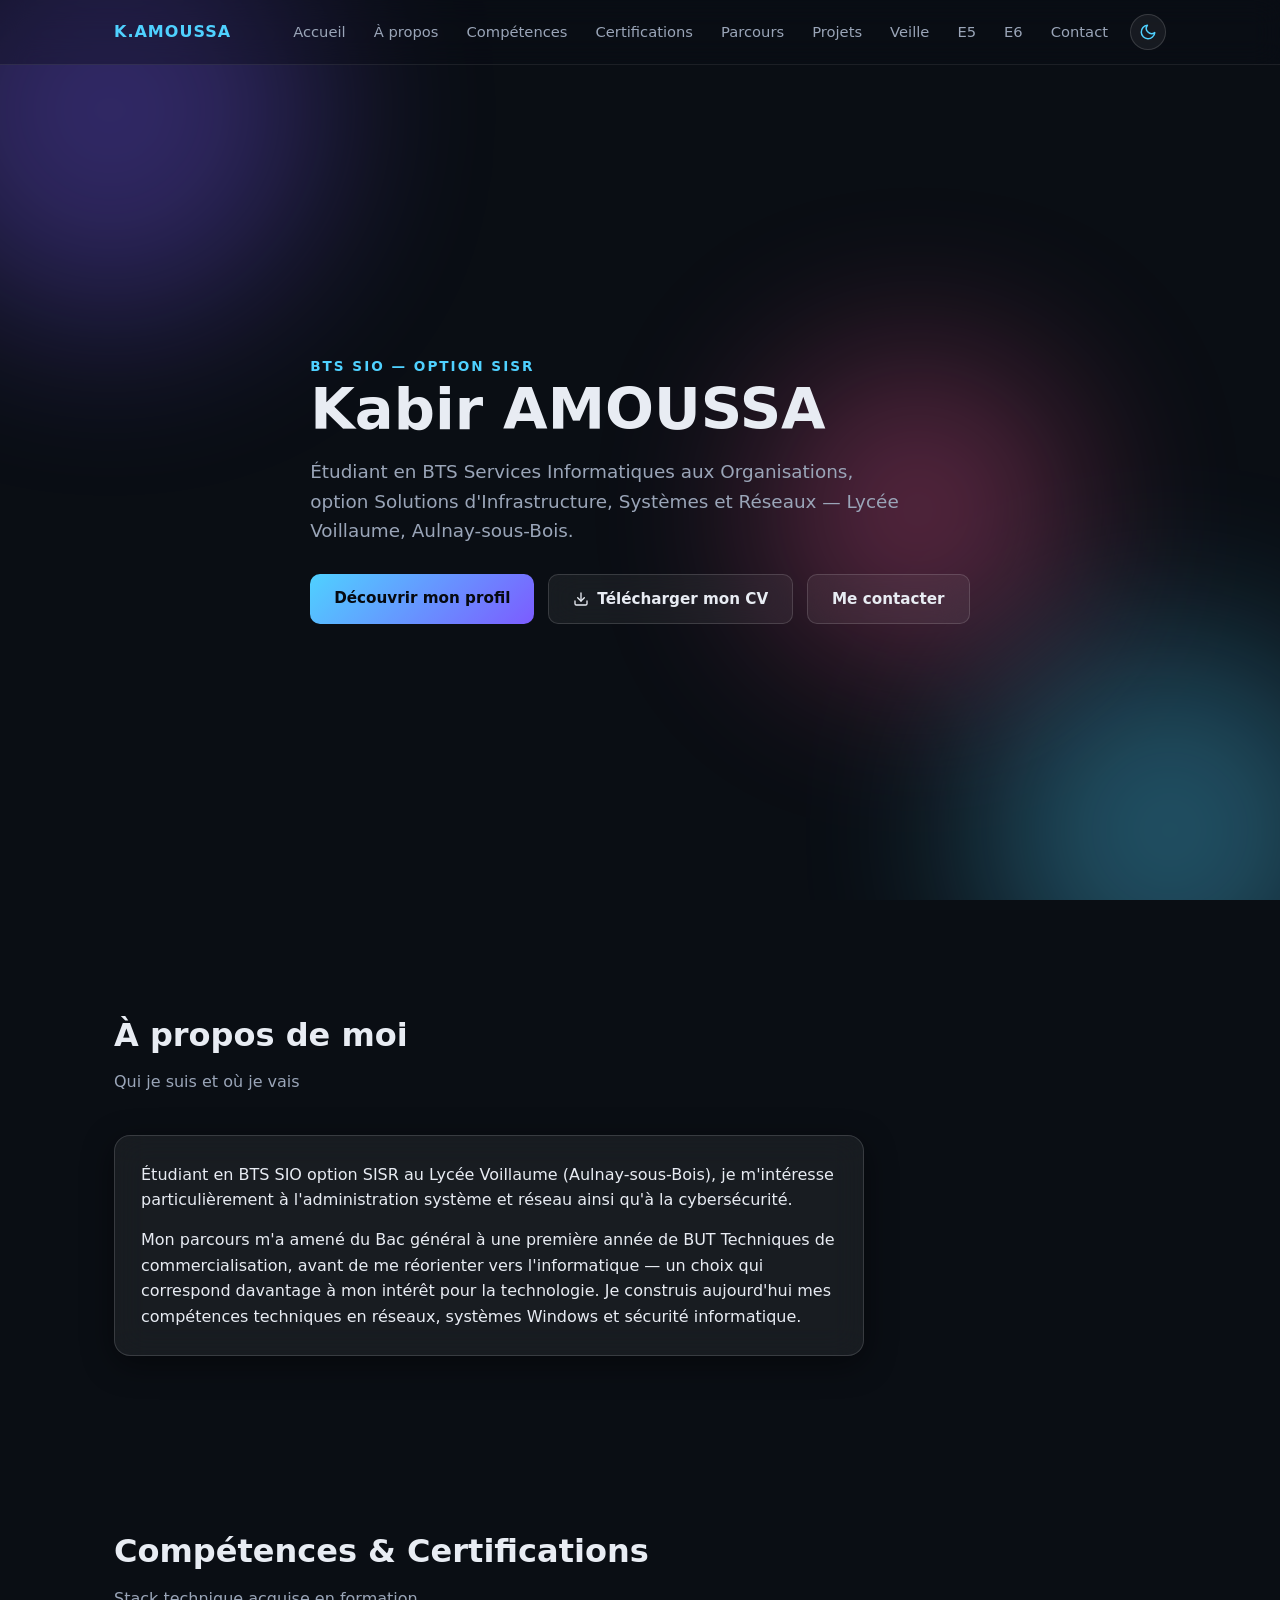
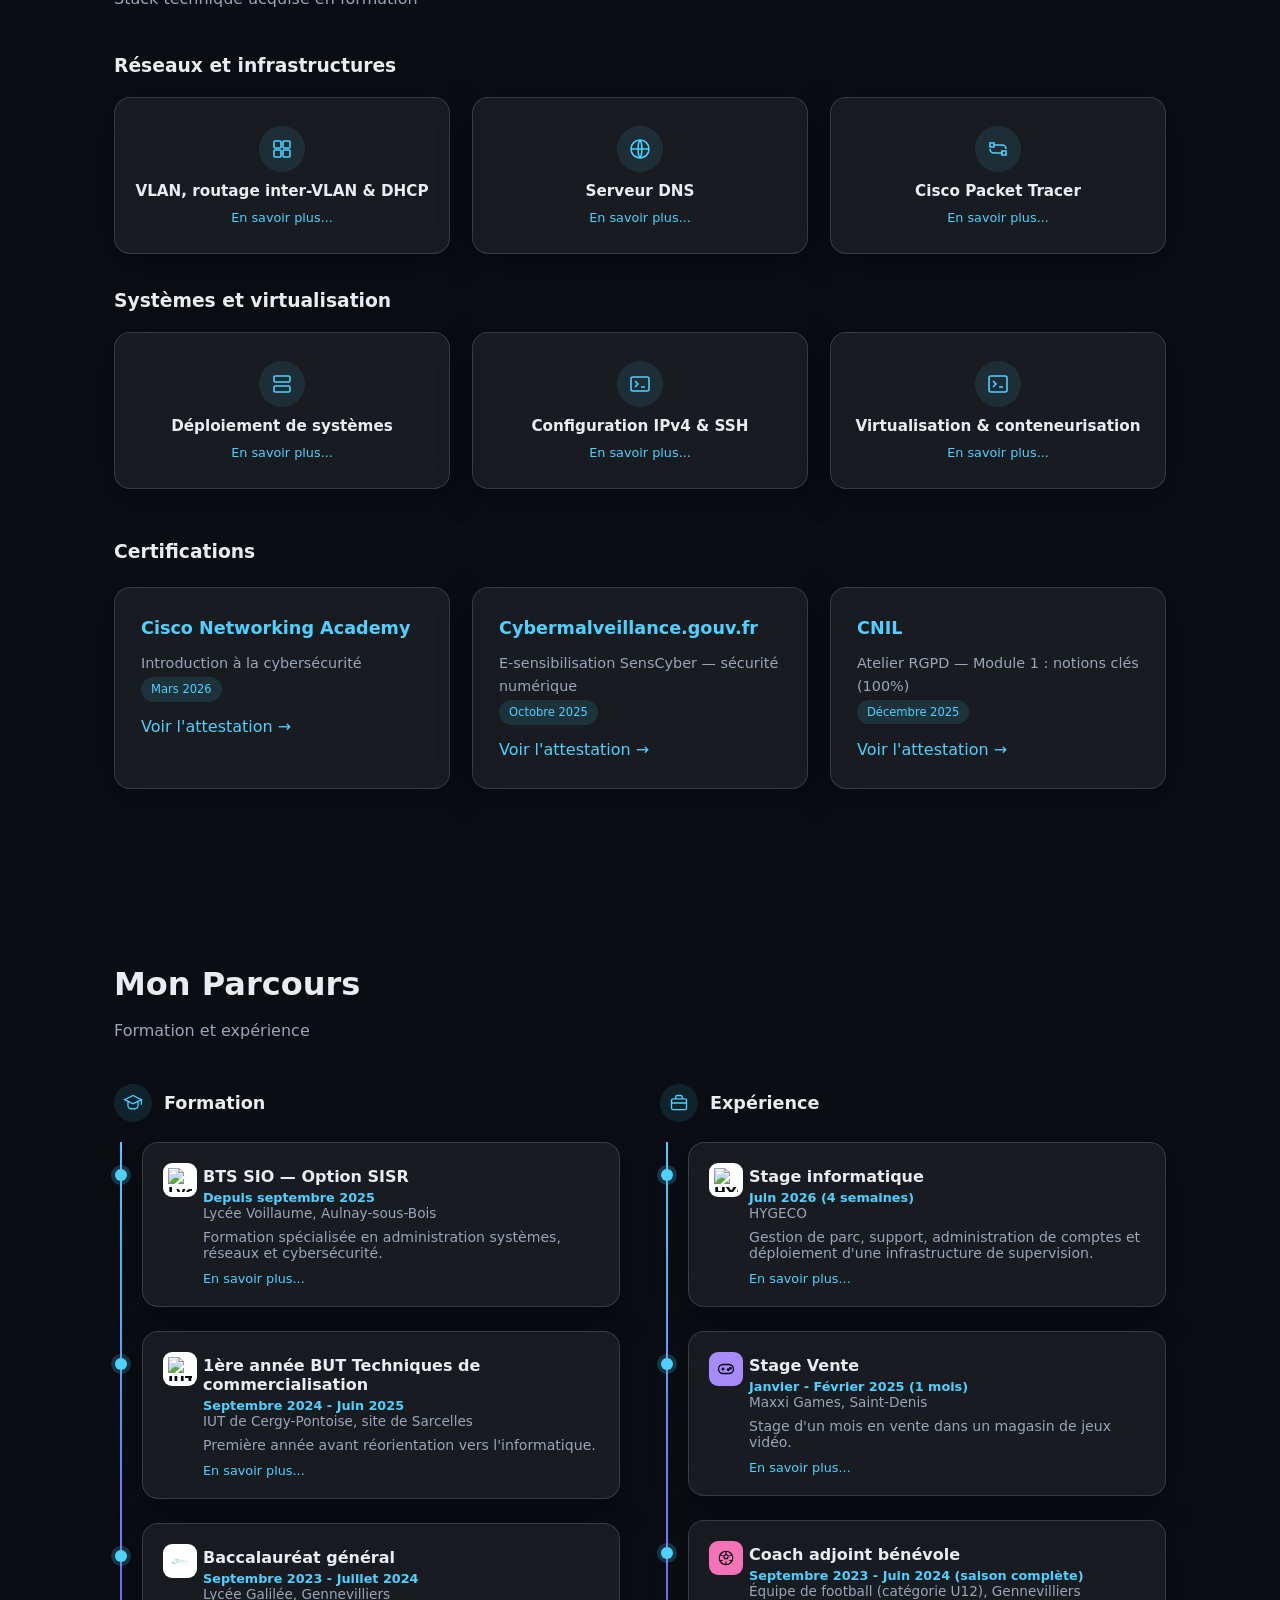
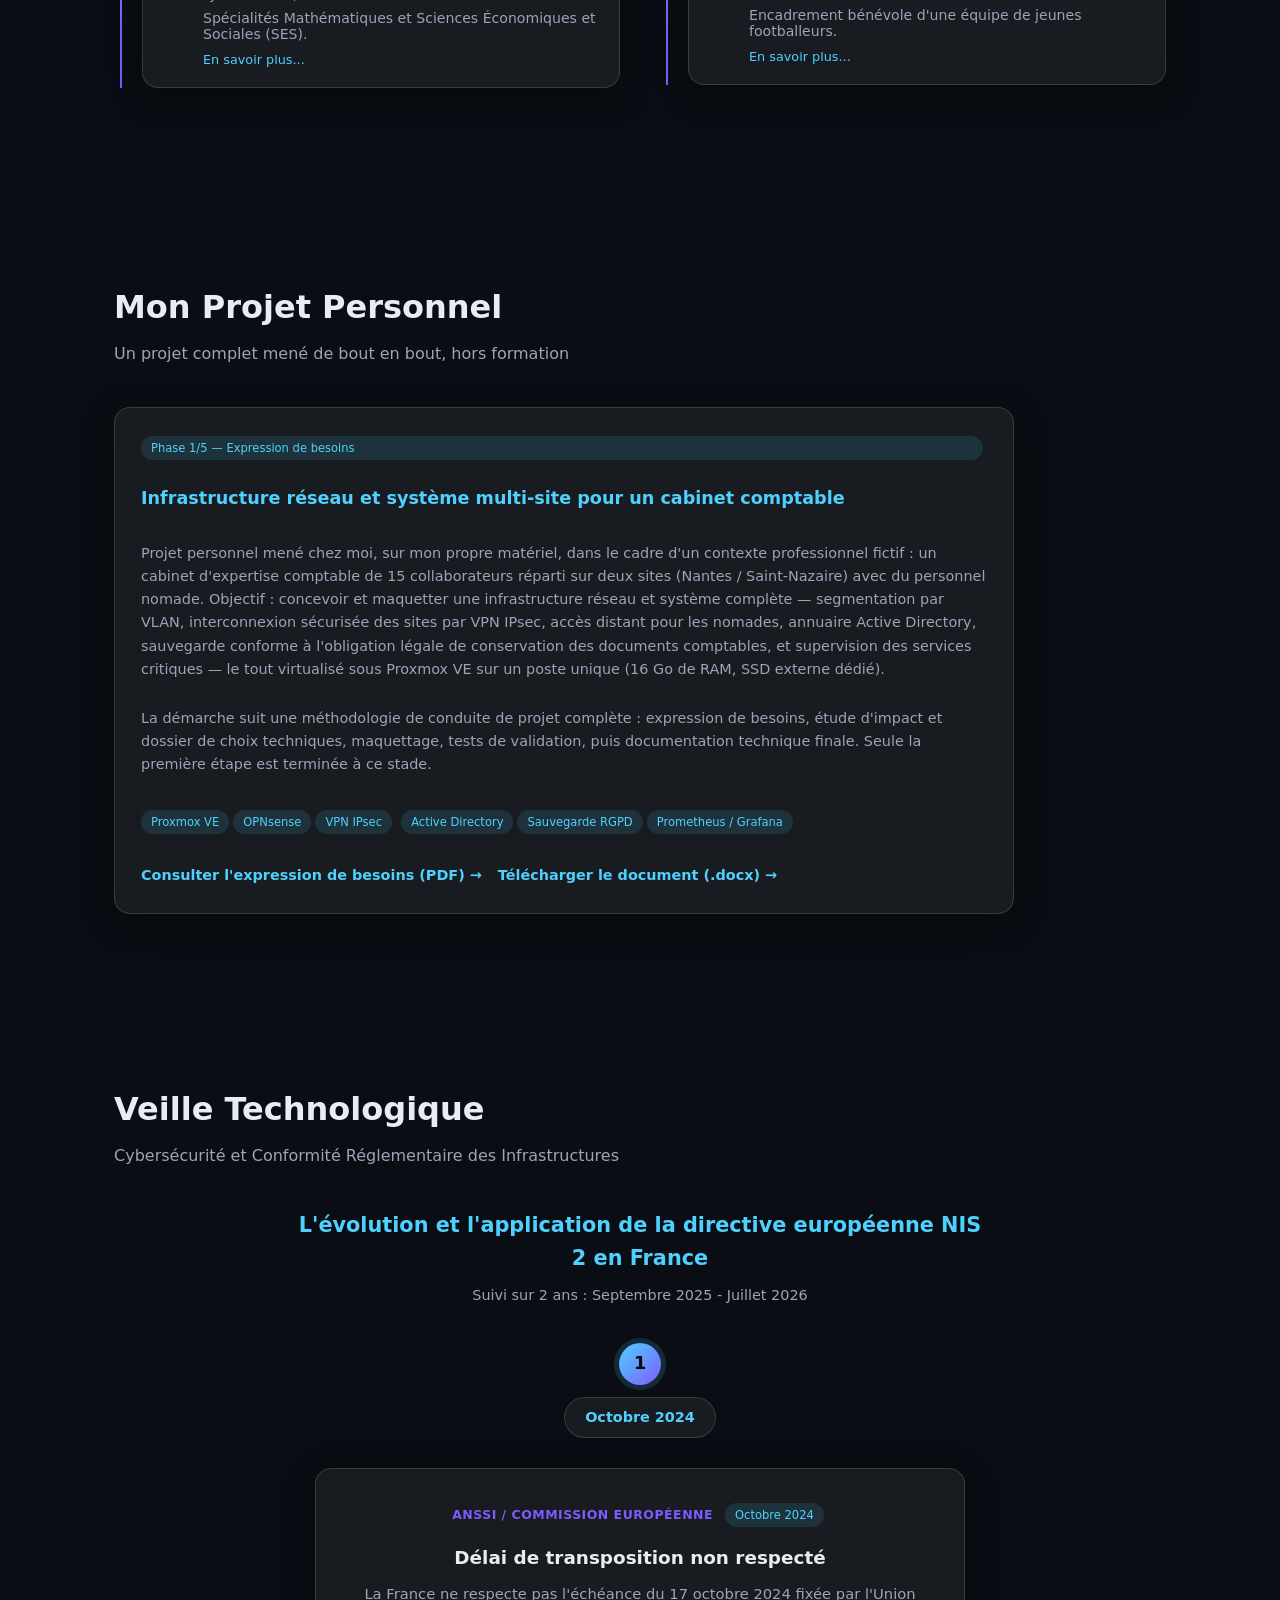
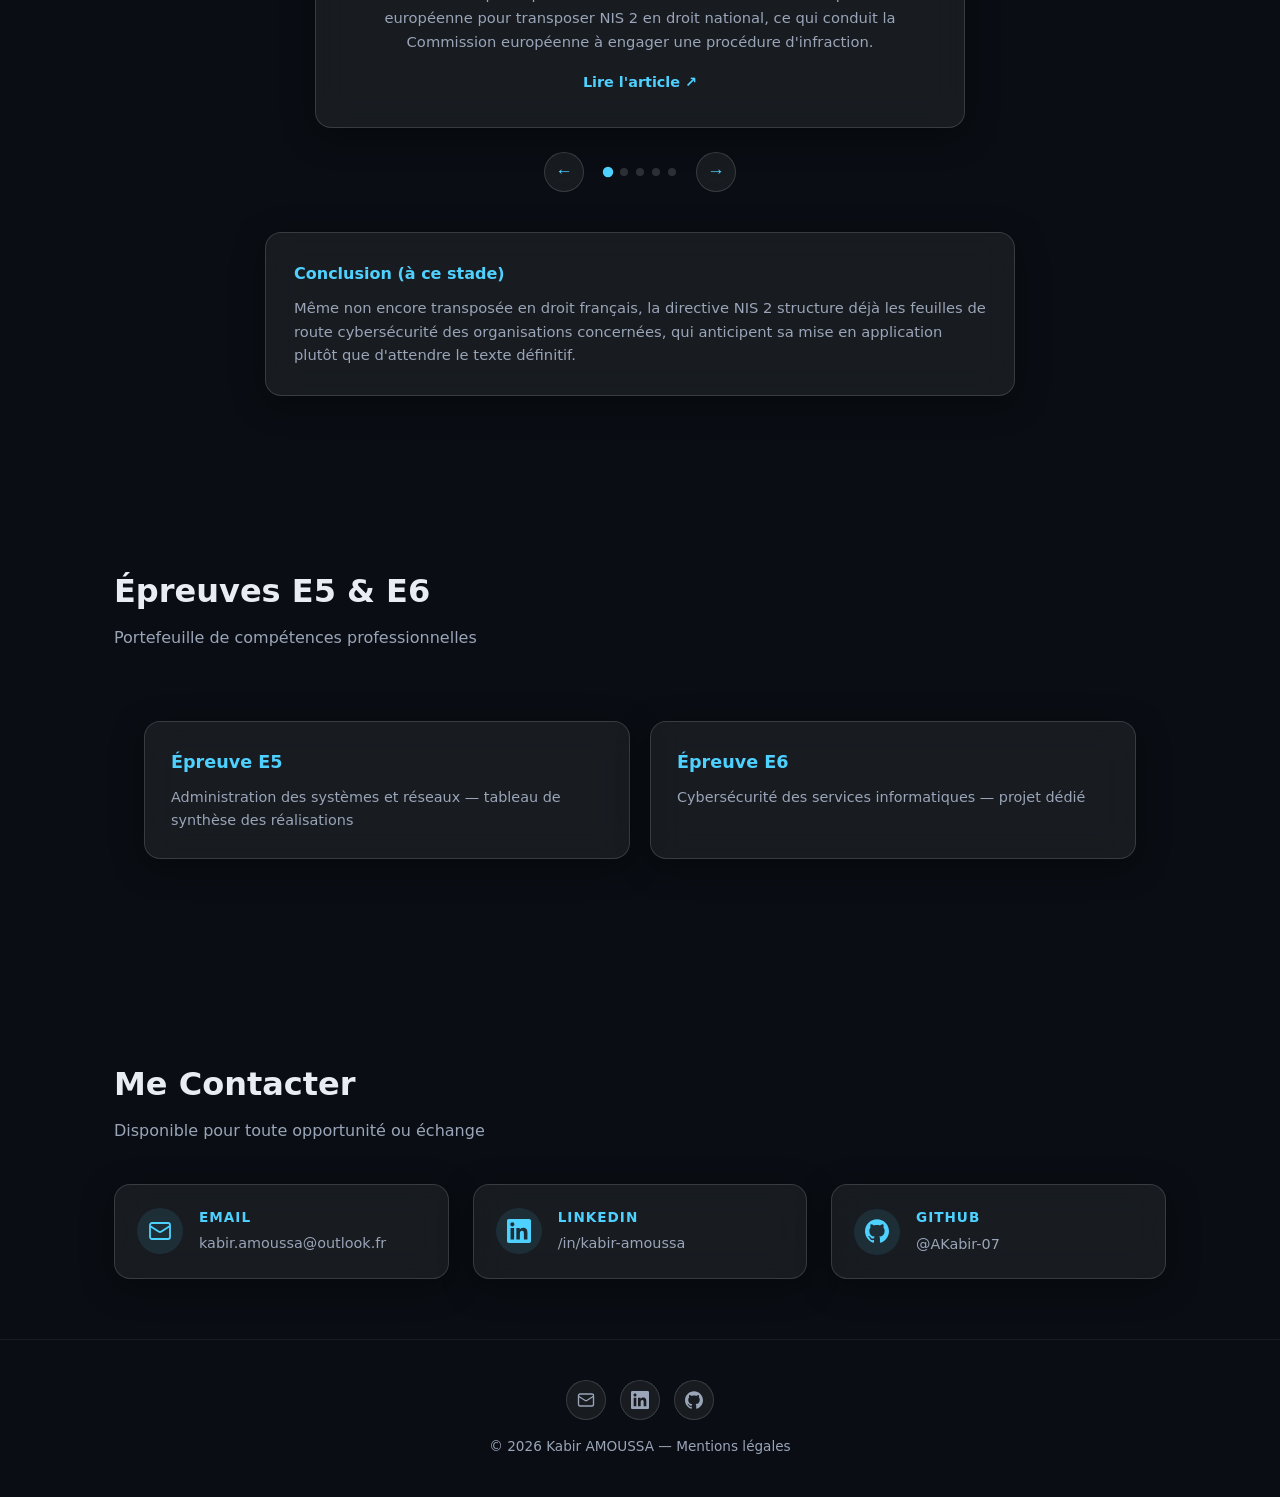
==== commit 9e37b183: "Remplace la section Projets par le projet Cabinet Meunier & Associés" ====
--- a/index.html
+++ b/index.html
@@ -248,27 +248,33 @@
 <!-- PROJETS -->
 <section id="projets">
   <div class="container">
-    <h2 class="section-title reveal">Mes Projets</h2>
-    <p class="section-sub reveal">Sélection de réalisations en entreprise et en formation</p>
-    <div class="grid">
-      <a href="e5.html" class="glass card project-card reveal">
-        <h3>Infrastructure de supervision des serveurs</h3>
-        <p style="color:var(--text-dim); font-size:0.9rem;">Déploiement, en stage chez HYGECO, d'une solution de supervision : VM Ubuntu Server sous Hyper-V, collecte de métriques avec Prometheus, tableaux de bord Grafana, alertes automatiques par email, complétée par Uptime Kuma pour la supervision de disponibilité.</p>
-        <div class="tags"><span class="badge">Hyper-V</span><span class="badge">Docker</span><span class="badge">Prometheus</span><span class="badge">Grafana</span></div>
-        <span class="veille-link accent">Voir le détail &rarr;</span>
-      </a>
-      <a href="e5.html" class="glass card project-card reveal">
-        <h3>Segmentation réseau par VLAN et routage inter-VLAN</h3>
-        <p style="color:var(--text-dim); font-size:0.9rem;">Maquette Packet Tracer mettant en œuvre le trunking 802.1Q, le routage inter-VLAN par sous-interfaces (router-on-a-stick) et le déploiement automatisé des VLAN avec le protocole VTP.</p>
-        <div class="tags"><span class="badge">VLAN</span><span class="badge">802.1Q</span><span class="badge">VTP</span><span class="badge">Packet Tracer</span></div>
-        <span class="veille-link accent">Voir le détail &rarr;</span>
-      </a>
-      <a href="e5.html" class="glass card project-card reveal">
-        <h3>Administration Active Directory — groupes, GPO et quotas</h3>
-        <p style="color:var(--text-dim); font-size:0.9rem;">TP de simulation d'entreprise (TRANSCUBE) : structuration des groupes de sécurité, partage sécurisé d'un répertoire RH, stratégies de mot de passe et de verrouillage, quotas disque NTFS.</p>
-        <div class="tags"><span class="badge">Active Directory</span><span class="badge">GPO</span><span class="badge">Sécurité</span></div>
-        <span class="veille-link accent">Voir le détail &rarr;</span>
-      </a>
+    <h2 class="section-title reveal">Mon Projet Personnel</h2>
+    <p class="section-sub reveal">Un projet complet mené de bout en bout, hors formation</p>
+
+    <div class="glass card project-card reveal" style="max-width:900px;">
+      <span class="badge" style="margin-bottom:14px; display:inline-block;">Phase 1/5 — Expression de besoins</span>
+      <h3>Infrastructure réseau et système multi-site pour un cabinet comptable</h3>
+      <p style="color:var(--text-dim); font-size:0.9rem; margin:10px 0 16px;">
+        Projet personnel mené chez moi, sur mon propre matériel, dans le cadre d'un contexte professionnel fictif :
+        un cabinet d'expertise comptable de 15 collaborateurs réparti sur deux sites (Nantes / Saint-Nazaire) avec du
+        personnel nomade. Objectif : concevoir et maquetter une infrastructure réseau et système complète — segmentation
+        par VLAN, interconnexion sécurisée des sites par VPN IPsec, accès distant pour les nomades, annuaire Active
+        Directory, sauvegarde conforme à l'obligation légale de conservation des documents comptables, et supervision
+        des services critiques — le tout virtualisé sous Proxmox VE sur un poste unique (16 Go de RAM, SSD externe dédié).
+      </p>
+      <p style="color:var(--text-dim); font-size:0.9rem; margin-bottom:16px;">
+        La démarche suit une méthodologie de conduite de projet complète : expression de besoins, étude d'impact et
+        dossier de choix techniques, maquettage, tests de validation, puis documentation technique finale. Seule la
+        première étape est terminée à ce stade.
+      </p>
+      <div class="tags" style="margin-bottom:18px;">
+        <span class="badge">Proxmox VE</span><span class="badge">OPNsense</span><span class="badge">VPN IPsec</span>
+        <span class="badge">Active Directory</span><span class="badge">Sauvegarde RGPD</span><span class="badge">Prometheus / Grafana</span>
+      </div>
+      <div style="display:flex; gap:16px; flex-wrap:wrap;">
+        <a href="assets/projet-meunier/Expression_de_besoins_Cabinet_Meunier.pdf" target="_blank" rel="noopener" class="veille-link accent">Consulter l'expression de besoins (PDF) &rarr;</a>
+        <a href="assets/projet-meunier/Expression_de_besoins_Cabinet_Meunier.docx" download class="veille-link accent">Télécharger le document (.docx) &rarr;</a>
+      </div>
     </div>
   </div>
 </section>
